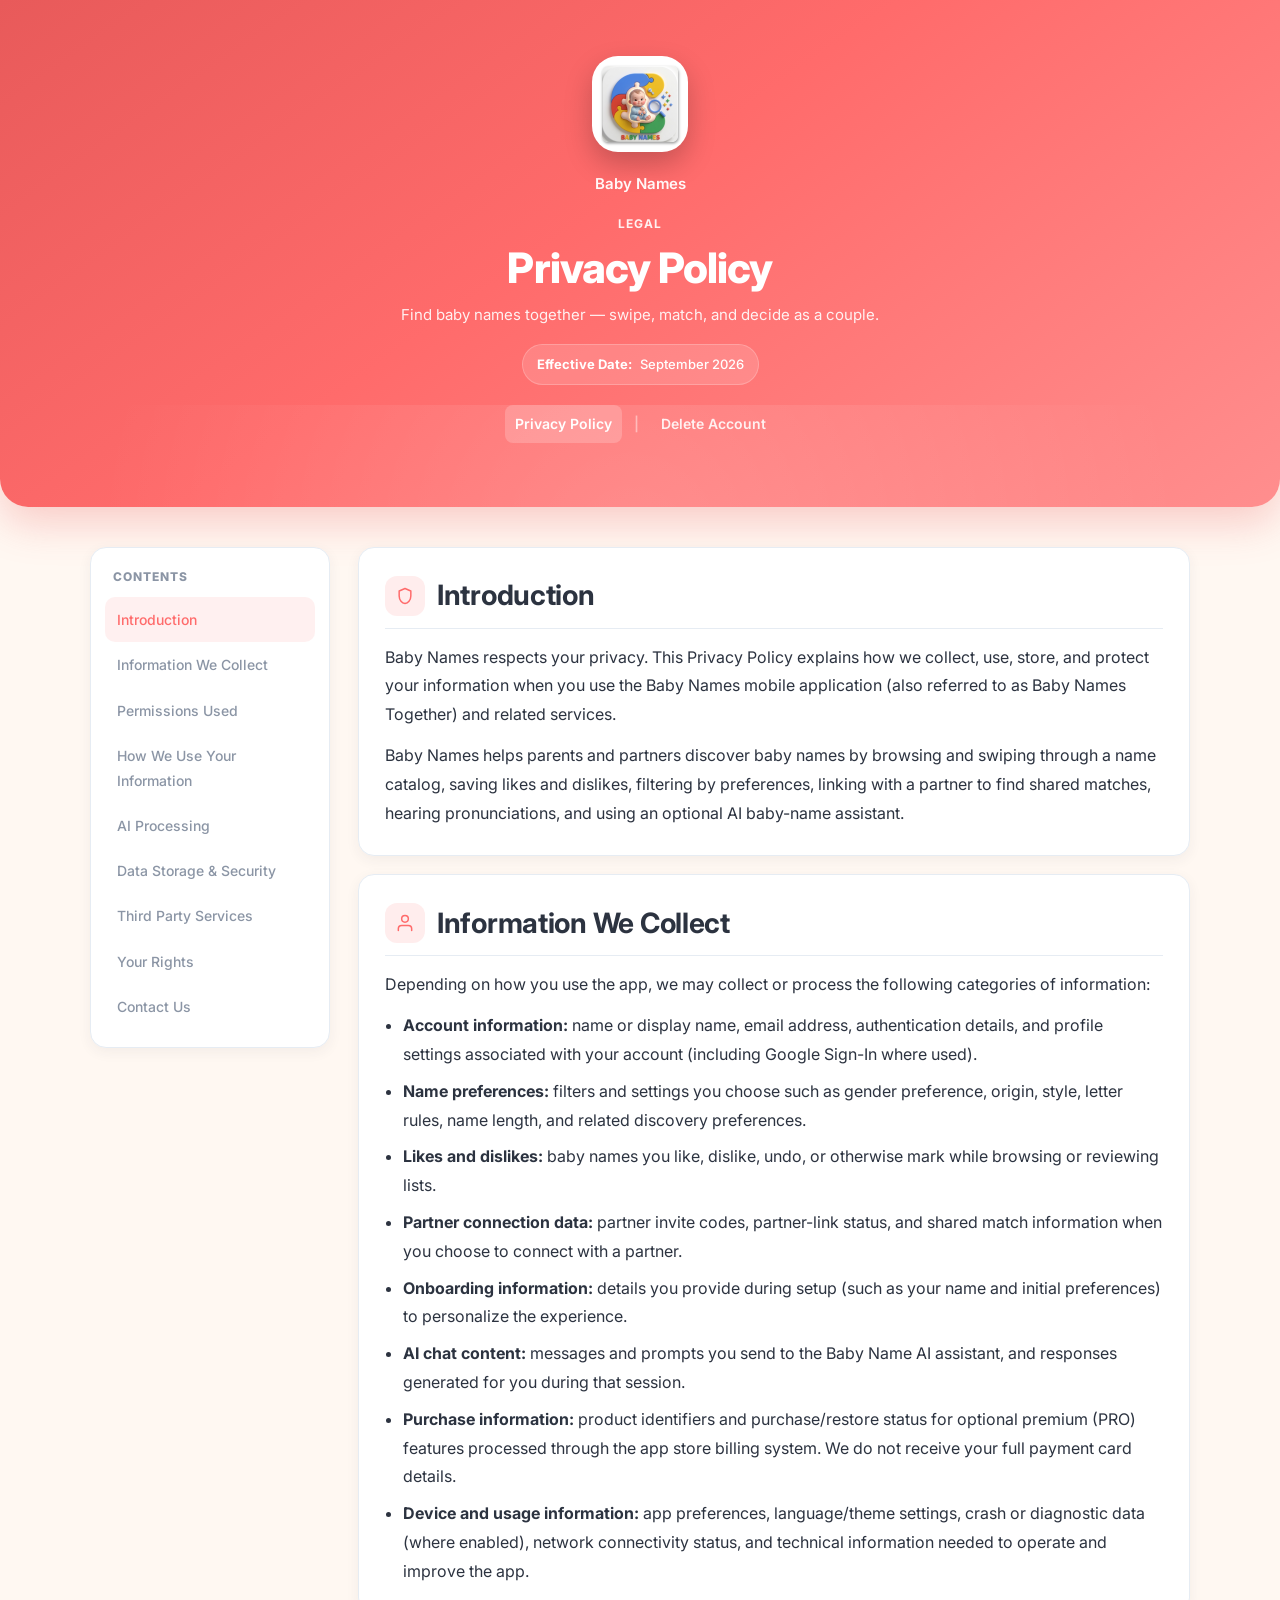
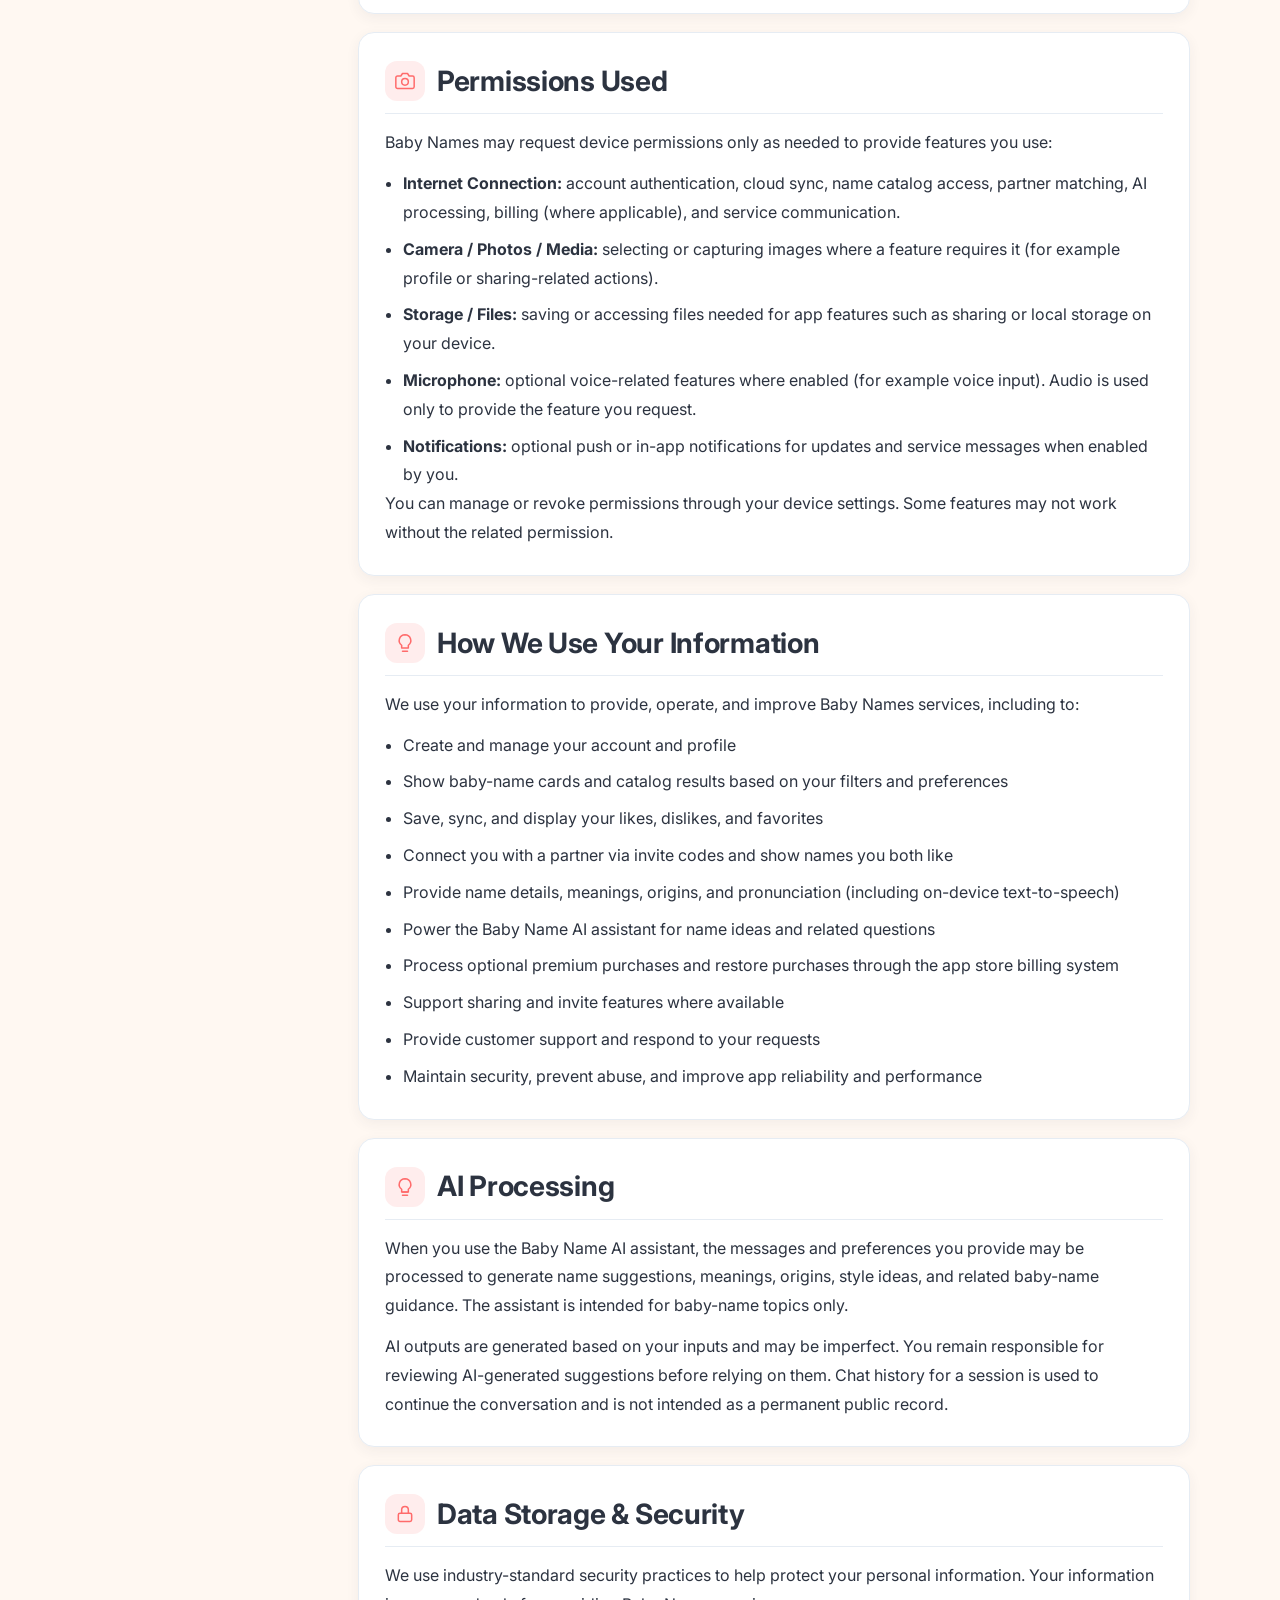
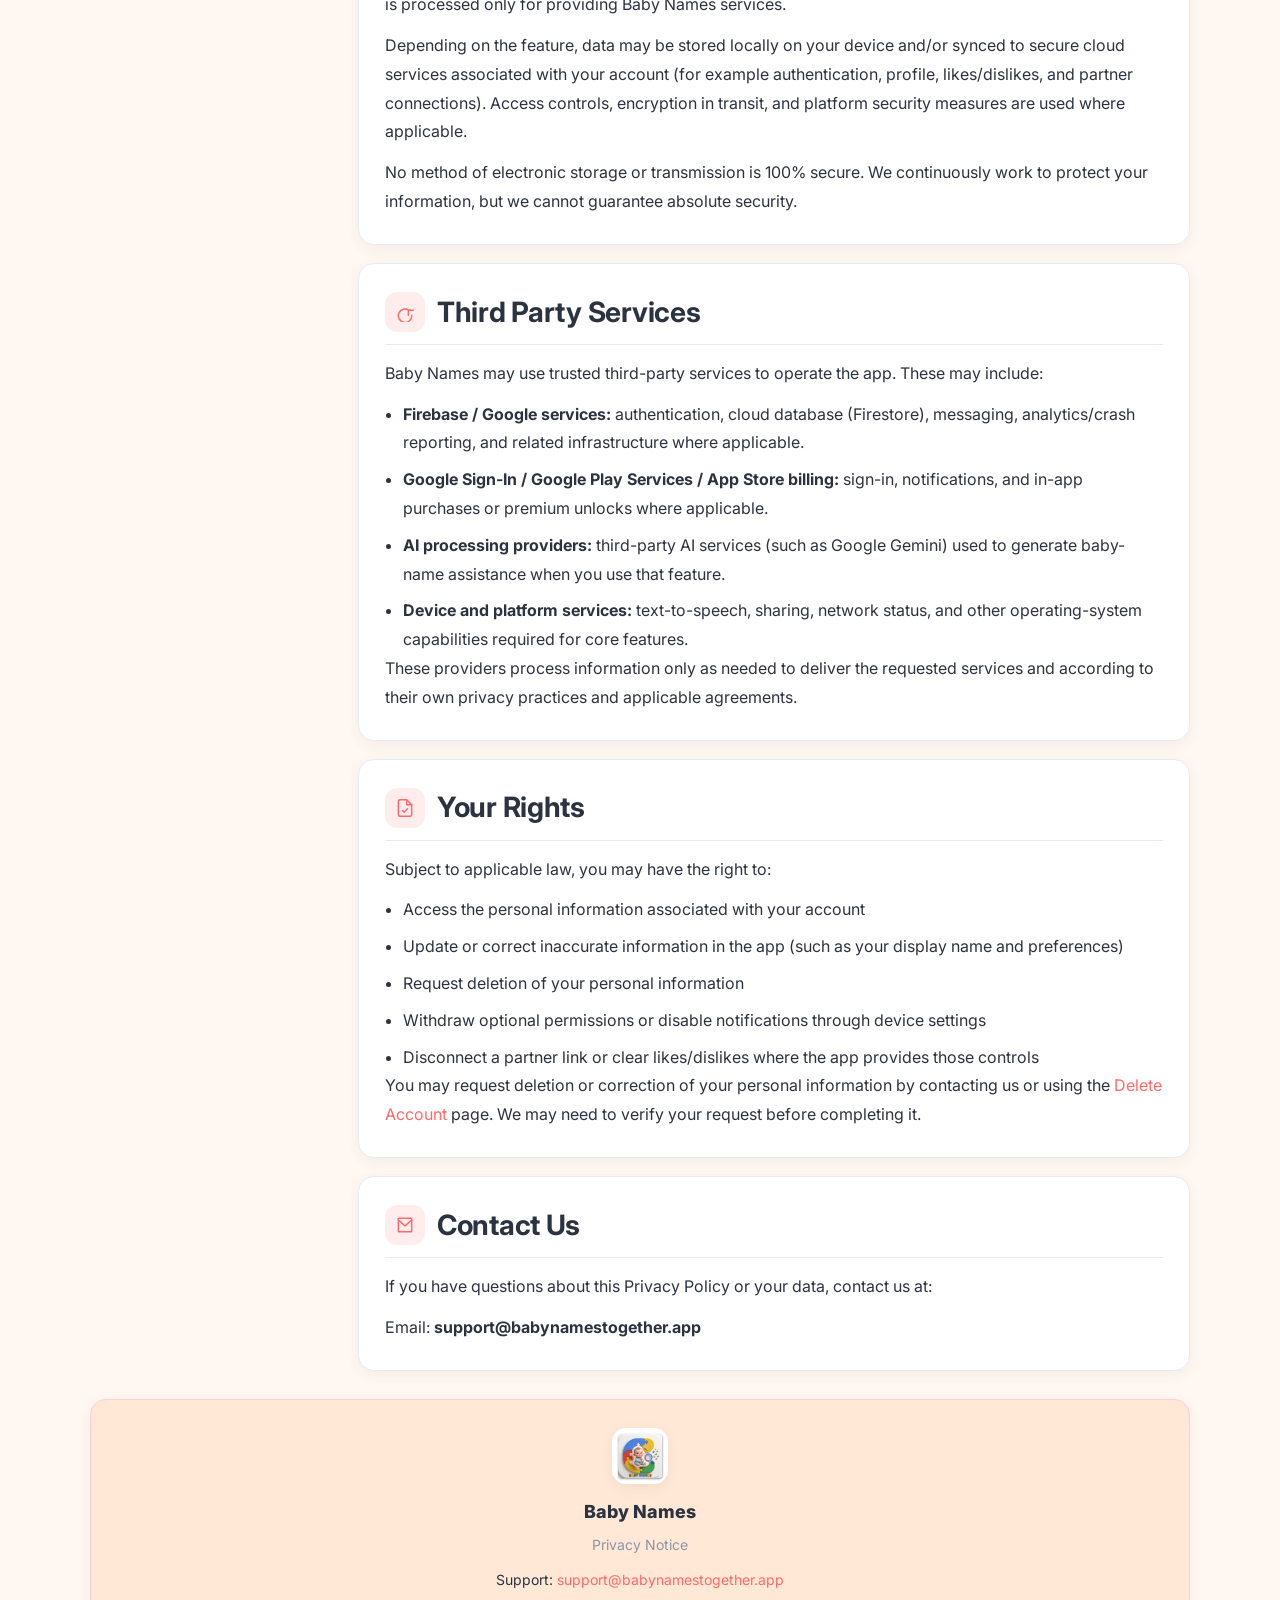
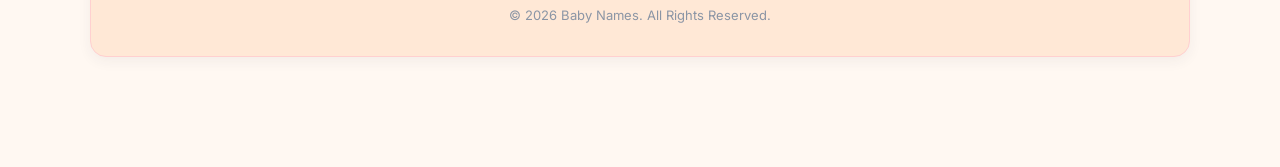
==== index.html @ ad20034f "first commit Co-authored-by: Cursor <cursoragent@cursor.com>" ====
<!DOCTYPE html>
<html lang="en">
<head>
<meta charset="UTF-8">
<meta name="viewport" content="width=device-width, initial-scale=1.0">
<title>Baby Names Privacy Policy</title>
<meta name="description" content="Privacy Policy for Baby Names — how we collect, use, store, and protect your information.">
<meta name="robots" content="index,follow">
<link rel="canonical" href="https://babynames-privacy-policy.github.io/">
<meta property="og:type" content="website">
<meta property="og:title" content="Baby Names Privacy Policy">
<meta property="og:description" content="Privacy Policy for Baby Names — how we collect, use, store, and protect your information.">
<meta property="og:image" content="assets/babynames-logo.png">
<meta name="twitter:card" content="summary">
<meta name="twitter:title" content="Baby Names Privacy Policy">
<meta name="twitter:description" content="Privacy Policy for Baby Names — how we collect, use, store, and protect your information.">
<meta name="twitter:image" content="assets/babynames-logo.png">
<link rel="icon" type="image/png" href="favicon.png">
<link rel="apple-touch-icon" href="assets/babynames-logo.png">
<link rel="preconnect" href="https://fonts.googleapis.com">
<link rel="preconnect" href="https://fonts.gstatic.com" crossorigin>
<link href="https://fonts.googleapis.com/css2?family=Inter:wght@400;500;600;700;800&display=swap" rel="stylesheet">
<style>
:root {
  --primary: #FF6B6B;
  --secondary: #E85A5A;
  --accent: #FF8E8E;
  --bg: #FFF8F2;
  --card: #FFFFFF;
  --text: #2C3340;
  --muted: #8B95A5;
  --border: #E6ECF3;
  --shadow: 0 10px 30px rgba(255, 107, 107, 0.1);
  --shadow-sm: 0 4px 14px rgba(44, 51, 64, 0.06);
  --radius: 16px;
  --max: 1100px;
  --hero-bottom: 28px;
}

*,
*::before,
*::after {
  box-sizing: border-box;
}

html {
  scroll-behavior: smooth;
  -webkit-text-size-adjust: 100%;
}

body {
  margin: 0;
  font-family: Inter, "Segoe UI", Roboto, Arial, sans-serif;
  background: var(--bg);
  color: var(--text);
  line-height: 1.8;
  font-size: 16px;
  overflow-x: hidden;
}

img {
  max-width: 100%;
  height: auto;
  display: block;
}

a {
  color: var(--primary);
  text-decoration: none;
}

a:hover {
  text-decoration: underline;
}

a:focus-visible,
button:focus-visible,
summary:focus-visible {
  outline: 3px solid rgba(255, 107, 107, 0.45);
  outline-offset: 3px;
}

.skip-link {
  position: absolute;
  left: -9999px;
  top: 0;
  background: var(--primary);
  color: #fff;
  padding: 10px 14px;
  z-index: 1000;
  border-radius: 0 0 8px 0;
}

.skip-link:focus {
  left: 0;
}

/* Hero */
.hero {
  background: linear-gradient(145deg, #E85A5A 0%, #FF6B6B 45%, #FF8E8E 100%);
  color: #fff;
  text-align: center;
  padding: 48px 20px 56px;
  border-bottom-left-radius: var(--hero-bottom);
  border-bottom-right-radius: var(--hero-bottom);
  box-shadow: 0 16px 40px rgba(232, 90, 90, 0.28);
  position: relative;
  overflow: hidden;
}

.hero::after {
  content: "";
  position: absolute;
  inset: auto -20% -40% -20%;
  height: 60%;
  background: radial-gradient(circle, rgba(255,255,255,0.14), transparent 60%);
  pointer-events: none;
}

.hero-inner {
  position: relative;
  z-index: 1;
  max-width: 720px;
  margin: 0 auto;
}

.brand-icon {
  width: 72px;
  height: 72px;
  margin: 0 auto 18px;
  border-radius: 20px;
  box-shadow: 0 12px 28px rgba(0, 0, 0, 0.22);
  background: #fff;
  object-fit: cover;
}

.hero-kicker {
  display: inline-block;
  font-size: 12px;
  font-weight: 700;
  letter-spacing: 0.08em;
  text-transform: uppercase;
  opacity: 0.9;
  margin-bottom: 8px;
}

.hero h1 {
  margin: 0 0 8px;
  font-size: 28px;
  line-height: 1.2;
  font-weight: 800;
  letter-spacing: -0.02em;
}

.hero .product-name {
  margin: 0 0 4px;
  font-size: 15px;
  font-weight: 600;
  opacity: 0.95;
}

.hero .tagline {
  margin: 0 0 16px;
  font-size: 15px;
  opacity: 0.9;
}

.hero .updated {
  display: inline-flex;
  align-items: center;
  gap: 8px;
  margin: 0;
  padding: 8px 14px;
  border-radius: 999px;
  background: rgba(255, 255, 255, 0.14);
  border: 1px solid rgba(255, 255, 255, 0.22);
  font-size: 13px;
  font-weight: 500;
}

/* Site navigation */
.site-nav {
  display: flex;
  flex-wrap: wrap;
  align-items: center;
  justify-content: center;
  gap: 8px 12px;
  margin-top: 20px;
  font-size: 14px;
  font-weight: 600;
}

.site-nav a {
  color: rgba(255, 255, 255, 0.88);
  text-decoration: none;
  padding: 6px 10px;
  border-radius: 8px;
  transition: background 0.2s ease, color 0.2s ease;
}

.site-nav a:hover {
  color: #fff;
  background: rgba(255, 255, 255, 0.14);
  text-decoration: none;
}

.site-nav a[aria-current="page"] {
  color: #fff;
  background: rgba(255, 255, 255, 0.2);
}

.site-nav .nav-sep {
  color: rgba(255, 255, 255, 0.45);
  user-select: none;
}

/* Layout */
.page {
  max-width: var(--max);
  margin: 0 auto;
  padding: 28px 16px 80px;
}

.layout {
  display: grid;
  gap: 20px;
}

/* Mobile TOC */
.toc-mobile {
  background: var(--card);
  border: 1px solid var(--border);
  border-radius: var(--radius);
  box-shadow: var(--shadow-sm);
  overflow: hidden;
}

.toc-mobile summary {
  list-style: none;
  cursor: pointer;
  padding: 16px 18px;
  font-weight: 700;
  color: var(--text);
  display: flex;
  align-items: center;
  justify-content: space-between;
  gap: 12px;
  min-height: 48px;
}

.toc-mobile summary::-webkit-details-marker {
  display: none;
}

.toc-mobile summary::after {
  content: "";
  width: 10px;
  height: 10px;
  border-right: 2px solid var(--muted);
  border-bottom: 2px solid var(--muted);
  transform: rotate(45deg);
  transition: transform 0.2s ease;
}

.toc-mobile[open] summary::after {
  transform: rotate(-135deg);
  margin-top: 6px;
}

.toc-mobile nav {
  border-top: 1px solid var(--border);
  padding: 8px;
}

.toc-desktop {
  display: none;
}

.toc a {
  display: block;
  padding: 10px 12px;
  border-radius: 10px;
  color: var(--muted);
  font-size: 14px;
  font-weight: 500;
  text-decoration: none;
  transition: background 0.2s ease, color 0.2s ease;
}

.toc a:hover,
.toc a.active {
  background: rgba(255, 107, 107, 0.1);
  color: var(--primary);
  text-decoration: none;
}

/* Content cards */
.content {
  display: grid;
  gap: 18px;
}

.card {
  background: var(--card);
  border: 1px solid var(--border);
  border-radius: var(--radius);
  box-shadow: var(--shadow-sm);
  padding: 22px 20px;
  transition: transform 0.2s ease, box-shadow 0.2s ease;
  animation: fadeIn 0.55s ease both;
}

.card:hover {
  transform: translateY(-2px);
  box-shadow: var(--shadow);
}

.card-head {
  display: flex;
  align-items: center;
  gap: 12px;
  margin-bottom: 12px;
}

.card-icon {
  width: 40px;
  height: 40px;
  border-radius: 12px;
  background: rgba(255, 107, 107, 0.12);
  color: var(--primary);
  display: inline-flex;
  align-items: center;
  justify-content: center;
  flex-shrink: 0;
}

.card-icon svg {
  width: 20px;
  height: 20px;
  fill: none;
  stroke: currentColor;
  stroke-width: 1.8;
  stroke-linecap: round;
  stroke-linejoin: round;
}

.card h2 {
  margin: 0;
  font-size: 20px;
  line-height: 1.3;
  font-weight: 700;
  letter-spacing: -0.01em;
  color: var(--text);
}

.divider {
  height: 1px;
  background: var(--border);
  margin: 0 0 14px;
}

.card p,
.card li {
  color: var(--text);
  font-size: 16px;
}

.card p {
  margin: 0 0 12px;
}

.card p:last-child {
  margin-bottom: 0;
}

.card ul {
  margin: 0;
  padding-left: 1.15rem;
}

.card li {
  margin-bottom: 8px;
}

.card li:last-child {
  margin-bottom: 0;
}

.card b,
.card strong {
  font-weight: 700;
}

/* Footer */
.site-footer {
  margin-top: 28px;
  background: #FFE8D6;
  border: 1px solid #FFD0D0;
  border-radius: var(--radius);
  padding: 28px 20px;
  text-align: center;
  box-shadow: var(--shadow-sm);
}

.site-footer .footer-icon {
  width: 56px;
  height: 56px;
  margin: 0 auto 12px;
  border-radius: 14px;
  box-shadow: var(--shadow-sm);
  background: #fff;
  object-fit: cover;
}

.site-footer .footer-brand {
  margin: 0 0 4px;
  font-size: 18px;
  font-weight: 800;
  color: var(--text);
}

.site-footer .footer-note {
  margin: 0 0 10px;
  color: var(--muted);
  font-size: 14px;
}

.site-footer .footer-email {
  margin: 0 0 12px;
  font-size: 14px;
}

.site-footer .footer-copy {
  margin: 0;
  font-size: 13px;
  color: var(--muted);
}

/* Back to top */
.back-top {
  position: fixed;
  right: 16px;
  bottom: 16px;
  width: 48px;
  height: 48px;
  border: none;
  border-radius: 999px;
  background: linear-gradient(145deg, var(--primary), var(--secondary));
  color: #fff;
  box-shadow: 0 10px 24px rgba(255, 107, 107, 0.35);
  cursor: pointer;
  display: inline-flex;
  align-items: center;
  justify-content: center;
  opacity: 0;
  visibility: hidden;
  transform: translateY(8px);
  transition: opacity 0.2s ease, transform 0.2s ease, visibility 0.2s ease;
  z-index: 50;
}

.back-top.visible {
  opacity: 1;
  visibility: visible;
  transform: translateY(0);
}

.back-top:hover {
  transform: translateY(-2px);
}

.back-top svg {
  width: 20px;
  height: 20px;
  stroke: currentColor;
  fill: none;
  stroke-width: 2.2;
  stroke-linecap: round;
  stroke-linejoin: round;
}

@keyframes fadeIn {
  from {
    opacity: 0;
    transform: translateY(10px);
  }
  to {
    opacity: 1;
    transform: translateY(0);
  }
}

@media (min-width: 640px) {
  body {
    font-size: 17px;
  }

  .brand-icon {
    width: 88px;
    height: 88px;
    border-radius: 24px;
  }

  .hero {
    padding: 56px 24px 64px;
  }

  .hero h1 {
    font-size: 34px;
  }

  .card h2 {
    font-size: 24px;
  }

  .page {
    padding: 36px 24px 96px;
  }
}

@media (min-width: 960px) {
  .brand-icon {
    width: 96px;
    height: 96px;
    border-radius: 26px;
  }

  .hero h1 {
    font-size: 42px;
  }

  .card h2 {
    font-size: 28px;
  }

  .page {
    padding: 40px 28px 110px;
  }

  .layout {
    grid-template-columns: 240px minmax(0, 1fr);
    gap: 28px;
    align-items: start;
  }

  .toc-mobile {
    display: none;
  }

  .toc-desktop {
    display: block;
    position: sticky;
    top: 24px;
    background: var(--card);
    border: 1px solid var(--border);
    border-radius: var(--radius);
    box-shadow: var(--shadow-sm);
    padding: 18px 14px;
  }

  .toc-desktop .toc-title {
    margin: 0 8px 10px;
    font-size: 12px;
    font-weight: 800;
    letter-spacing: 0.08em;
    text-transform: uppercase;
    color: var(--muted);
  }

  .card {
    padding: 28px 26px;
  }
}

@media (min-width: 1200px) {
  .page {
    padding-left: 0;
    padding-right: 0;
  }
}

@media (prefers-reduced-motion: reduce) {
  html {
    scroll-behavior: auto;
  }

  .card,
  .back-top {
    animation: none;
    transition: none;
  }
}
</style>
</head>

<body>
<a class="skip-link" href="#main">Skip to content</a>

<header class="hero" role="banner">
  <div class="hero-inner">
    <img
      class="brand-icon"
      src="assets/babynames-logo.png"
      width="96"
      height="96"
      alt="Baby Names App Icon"
    >
    <p class="product-name">Baby Names</p>
    <p class="hero-kicker">Legal</p>
    <h1>Privacy Policy</h1>
    <p class="tagline">Find baby names together — swipe, match, and decide as a couple.</p>
    <p class="updated"><strong>Effective Date:</strong> September 2026</p>
    <nav class="site-nav" aria-label="Site">
      <a href="index.html" aria-current="page">Privacy Policy</a>
      <span class="nav-sep" aria-hidden="true">|</span>
      <a href="delete-account.html">Delete Account</a>
    </nav>
  </div>
</header>

<div class="page">
  <div class="layout">
    <aside aria-label="Table of contents">
      <details class="toc-mobile">
        <summary>On this page</summary>
        <nav class="toc" aria-label="Privacy policy sections">
          <a href="#introduction">Introduction</a>
          <a href="#information-we-collect">Information We Collect</a>
          <a href="#permissions-used">Permissions Used</a>
          <a href="#how-we-use-your-information">How We Use Your Information</a>
          <a href="#ai-processing">AI Processing</a>
          <a href="#data-storage-security">Data Storage &amp; Security</a>
          <a href="#third-party-services">Third Party Services</a>
          <a href="#your-rights">Your Rights</a>
          <a href="#contact-us">Contact Us</a>
        </nav>
      </details>

      <nav class="toc toc-desktop" aria-label="Privacy policy sections">
        <p class="toc-title">Contents</p>
        <a href="#introduction">Introduction</a>
        <a href="#information-we-collect">Information We Collect</a>
        <a href="#permissions-used">Permissions Used</a>
        <a href="#how-we-use-your-information">How We Use Your Information</a>
        <a href="#ai-processing">AI Processing</a>
        <a href="#data-storage-security">Data Storage &amp; Security</a>
        <a href="#third-party-services">Third Party Services</a>
        <a href="#your-rights">Your Rights</a>
        <a href="#contact-us">Contact Us</a>
      </nav>
    </aside>

    <main id="main" class="content">

<section class="card" id="introduction">
  <div class="card-head">
    <span class="card-icon" aria-hidden="true">
      <svg viewBox="0 0 24 24"><path d="M12 3l7 3v6c0 5-3.5 8.5-7 9-3.5-.5-7-4-7-9V6l7-3z"/></svg>
    </span>
    <h2>Introduction</h2>
  </div>
  <div class="divider"></div>
  <p>
Baby Names respects your privacy.
This Privacy Policy explains how we collect, use, store, and protect your information when you use the Baby Names mobile application (also referred to as Baby Names Together) and related services.
</p>
  <p>
Baby Names helps parents and partners discover baby names by browsing and swiping through a name catalog, saving likes and dislikes, filtering by preferences, linking with a partner to find shared matches, hearing pronunciations, and using an optional AI baby-name assistant.
</p>
</section>

<section class="card" id="information-we-collect">
  <div class="card-head">
    <span class="card-icon" aria-hidden="true">
      <svg viewBox="0 0 24 24"><path d="M20 21v-2a4 4 0 0 0-4-4H8a4 4 0 0 0-4 4v2"/><circle cx="12" cy="7" r="4"/></svg>
    </span>
    <h2>Information We Collect</h2>
  </div>
  <div class="divider"></div>
  <p>Depending on how you use the app, we may collect or process the following categories of information:</p>
  <ul>
<li><strong>Account information:</strong> name or display name, email address, authentication details, and profile settings associated with your account (including Google Sign-In where used).</li>
<li><strong>Name preferences:</strong> filters and settings you choose such as gender preference, origin, style, letter rules, name length, and related discovery preferences.</li>
<li><strong>Likes and dislikes:</strong> baby names you like, dislike, undo, or otherwise mark while browsing or reviewing lists.</li>
<li><strong>Partner connection data:</strong> partner invite codes, partner-link status, and shared match information when you choose to connect with a partner.</li>
<li><strong>Onboarding information:</strong> details you provide during setup (such as your name and initial preferences) to personalize the experience.</li>
<li><strong>AI chat content:</strong> messages and prompts you send to the Baby Name AI assistant, and responses generated for you during that session.</li>
<li><strong>Purchase information:</strong> product identifiers and purchase/restore status for optional premium (PRO) features processed through the app store billing system. We do not receive your full payment card details.</li>
<li><strong>Device and usage information:</strong> app preferences, language/theme settings, crash or diagnostic data (where enabled), network connectivity status, and technical information needed to operate and improve the app.</li>
</ul>
</section>

<section class="card" id="permissions-used">
  <div class="card-head">
    <span class="card-icon" aria-hidden="true">
      <svg viewBox="0 0 24 24"><path d="M23 19a2 2 0 0 1-2 2H3a2 2 0 0 1-2-2V8a2 2 0 0 1 2-2h4l2-3h6l2 3h4a2 2 0 0 1 2 2z"/><circle cx="12" cy="13" r="4"/></svg>
    </span>
    <h2>Permissions Used</h2>
  </div>
  <div class="divider"></div>
  <p>Baby Names may request device permissions only as needed to provide features you use:</p>
  <ul>
<li><strong>Internet Connection:</strong> account authentication, cloud sync, name catalog access, partner matching, AI processing, billing (where applicable), and service communication.</li>
<li><strong>Camera / Photos / Media:</strong> selecting or capturing images where a feature requires it (for example profile or sharing-related actions).</li>
<li><strong>Storage / Files:</strong> saving or accessing files needed for app features such as sharing or local storage on your device.</li>
<li><strong>Microphone:</strong> optional voice-related features where enabled (for example voice input). Audio is used only to provide the feature you request.</li>
<li><strong>Notifications:</strong> optional push or in-app notifications for updates and service messages when enabled by you.</li>
</ul>
  <p>You can manage or revoke permissions through your device settings. Some features may not work without the related permission.</p>
</section>

<section class="card" id="how-we-use-your-information">
  <div class="card-head">
    <span class="card-icon" aria-hidden="true">
      <svg viewBox="0 0 24 24"><path d="M12 2a7 7 0 0 0-4 12.7V18h8v-3.3A7 7 0 0 0 12 2z"/><path d="M9 22h6"/></svg>
    </span>
    <h2>How We Use Your Information</h2>
  </div>
  <div class="divider"></div>
  <p>We use your information to provide, operate, and improve Baby Names services, including to:</p>
  <ul>
<li>Create and manage your account and profile</li>
<li>Show baby-name cards and catalog results based on your filters and preferences</li>
<li>Save, sync, and display your likes, dislikes, and favorites</li>
<li>Connect you with a partner via invite codes and show names you both like</li>
<li>Provide name details, meanings, origins, and pronunciation (including on-device text-to-speech)</li>
<li>Power the Baby Name AI assistant for name ideas and related questions</li>
<li>Process optional premium purchases and restore purchases through the app store billing system</li>
<li>Support sharing and invite features where available</li>
<li>Provide customer support and respond to your requests</li>
<li>Maintain security, prevent abuse, and improve app reliability and performance</li>
</ul>
</section>

<section class="card" id="ai-processing">
  <div class="card-head">
    <span class="card-icon" aria-hidden="true">
      <svg viewBox="0 0 24 24"><path d="M12 2a7 7 0 0 0-4 12.7V18h8v-3.3A7 7 0 0 0 12 2z"/><path d="M9 22h6"/><path d="M9 18h6"/></svg>
    </span>
    <h2>AI Processing</h2>
  </div>
  <div class="divider"></div>
  <p>
When you use the Baby Name AI assistant, the messages and preferences you provide may be processed to generate name suggestions, meanings, origins, style ideas, and related baby-name guidance. The assistant is intended for baby-name topics only.
</p>
  <p>
AI outputs are generated based on your inputs and may be imperfect. You remain responsible for reviewing AI-generated suggestions before relying on them. Chat history for a session is used to continue the conversation and is not intended as a permanent public record.
</p>
</section>

<section class="card" id="data-storage-security">
  <div class="card-head">
    <span class="card-icon" aria-hidden="true">
      <svg viewBox="0 0 24 24"><rect x="4" y="11" width="16" height="10" rx="2"/><path d="M8 11V7a4 4 0 0 1 8 0v4"/></svg>
    </span>
    <h2>Data Storage &amp; Security</h2>
  </div>
  <div class="divider"></div>
  <p>
We use industry-standard security practices to help protect your personal information. Your information is processed only for providing Baby Names services.
</p>
  <p>
Depending on the feature, data may be stored locally on your device and/or synced to secure cloud services associated with your account (for example authentication, profile, likes/dislikes, and partner connections). Access controls, encryption in transit, and platform security measures are used where applicable.
</p>
  <p>
No method of electronic storage or transmission is 100% secure. We continuously work to protect your information, but we cannot guarantee absolute security.
</p>
</section>

<section class="card" id="third-party-services">
  <div class="card-head">
    <span class="card-icon" aria-hidden="true">
      <svg viewBox="0 0 24 24"><path d="M18 10h-1.3A8 8 0 1 0 20 16"/><path d="M22 10h-6v6"/></svg>
    </span>
    <h2>Third Party Services</h2>
  </div>
  <div class="divider"></div>
  <p>
Baby Names may use trusted third-party services to operate the app. These may include:
</p>
  <ul>
<li><strong>Firebase / Google services:</strong> authentication, cloud database (Firestore), messaging, analytics/crash reporting, and related infrastructure where applicable.</li>
<li><strong>Google Sign-In / Google Play Services / App Store billing:</strong> sign-in, notifications, and in-app purchases or premium unlocks where applicable.</li>
<li><strong>AI processing providers:</strong> third-party AI services (such as Google Gemini) used to generate baby-name assistance when you use that feature.</li>
<li><strong>Device and platform services:</strong> text-to-speech, sharing, network status, and other operating-system capabilities required for core features.</li>
</ul>
  <p>
These providers process information only as needed to deliver the requested services and according to their own privacy practices and applicable agreements.
</p>
</section>

<section class="card" id="your-rights">
  <div class="card-head">
    <span class="card-icon" aria-hidden="true">
      <svg viewBox="0 0 24 24"><path d="M14 2H6a2 2 0 0 0-2 2v16a2 2 0 0 0 2 2h12a2 2 0 0 0 2-2V8z"/><path d="M14 2v6h6"/><path d="M9 15l2 2 4-4"/></svg>
    </span>
    <h2>Your Rights</h2>
  </div>
  <div class="divider"></div>
  <p>Subject to applicable law, you may have the right to:</p>
  <ul>
<li>Access the personal information associated with your account</li>
<li>Update or correct inaccurate information in the app (such as your display name and preferences)</li>
<li>Request deletion of your personal information</li>
<li>Withdraw optional permissions or disable notifications through device settings</li>
<li>Disconnect a partner link or clear likes/dislikes where the app provides those controls</li>
</ul>
  <p>
You may request deletion or correction of your personal information by contacting us or using the <a href="delete-account.html">Delete Account</a> page. We may need to verify your request before completing it.
</p>
</section>

<section class="card" id="contact-us">
  <div class="card-head">
    <span class="card-icon" aria-hidden="true">
      <svg viewBox="0 0 24 24"><path d="M4 4h16v16H4z"/><path d="M4 6l8 7 8-7"/></svg>
    </span>
    <h2>Contact Us</h2>
  </div>
  <div class="divider"></div>
  <p>
If you have questions about this Privacy Policy or your data, contact us at:
</p>
  <p>
Email:
<b>support@babynamestogether.app</b>
</p>
</section>

    </main>
  </div>

  <footer class="site-footer">
    <img
      class="footer-icon"
      src="assets/babynames-logo.png"
      width="56"
      height="56"
      alt="Baby Names App Icon"
    >
    <p class="footer-brand">Baby Names</p>
    <p class="footer-note">Privacy Notice</p>
    <p class="footer-email">
      Support:
      <a href="mailto:support@babynamestogether.app">support@babynamestogether.app</a>
    </p>
    <p class="footer-copy">© 2026 Baby Names. All Rights Reserved.</p>
  </footer>
</div>

<button class="back-top" type="button" aria-label="Back to top" title="Back to top">
  <svg viewBox="0 0 24 24" aria-hidden="true"><path d="M12 19V5"/><path d="M5 12l7-7 7 7"/></svg>
</button>

<script>
(function () {
  var backTop = document.querySelector('.back-top');
  var links = Array.prototype.slice.call(document.querySelectorAll('.toc a'));
  var sections = links
    .map(function (link) {
      var id = link.getAttribute('href');
      return id ? document.querySelector(id) : null;
    })
    .filter(Boolean);

  function onScroll() {
    if (!backTop) return;
    if (window.scrollY > 420) {
      backTop.classList.add('visible');
    } else {
      backTop.classList.remove('visible');
    }

    var current = sections[0];
    var offset = 120;
    for (var i = 0; i < sections.length; i++) {
      if (sections[i].getBoundingClientRect().top - offset <= 0) {
        current = sections[i];
      }
    }

    links.forEach(function (link) {
      var active = current && link.getAttribute('href') === '#' + current.id;
      link.classList.toggle('active', !!active);
      if (active) {
        link.setAttribute('aria-current', 'true');
      } else {
        link.removeAttribute('aria-current');
      }
    });
  }

  if (backTop) {
    backTop.addEventListener('click', function () {
      window.scrollTo({ top: 0, behavior: 'smooth' });
    });
  }

  window.addEventListener('scroll', onScroll, { passive: true });
  onScroll();
})();
</script>
</body>
</html>
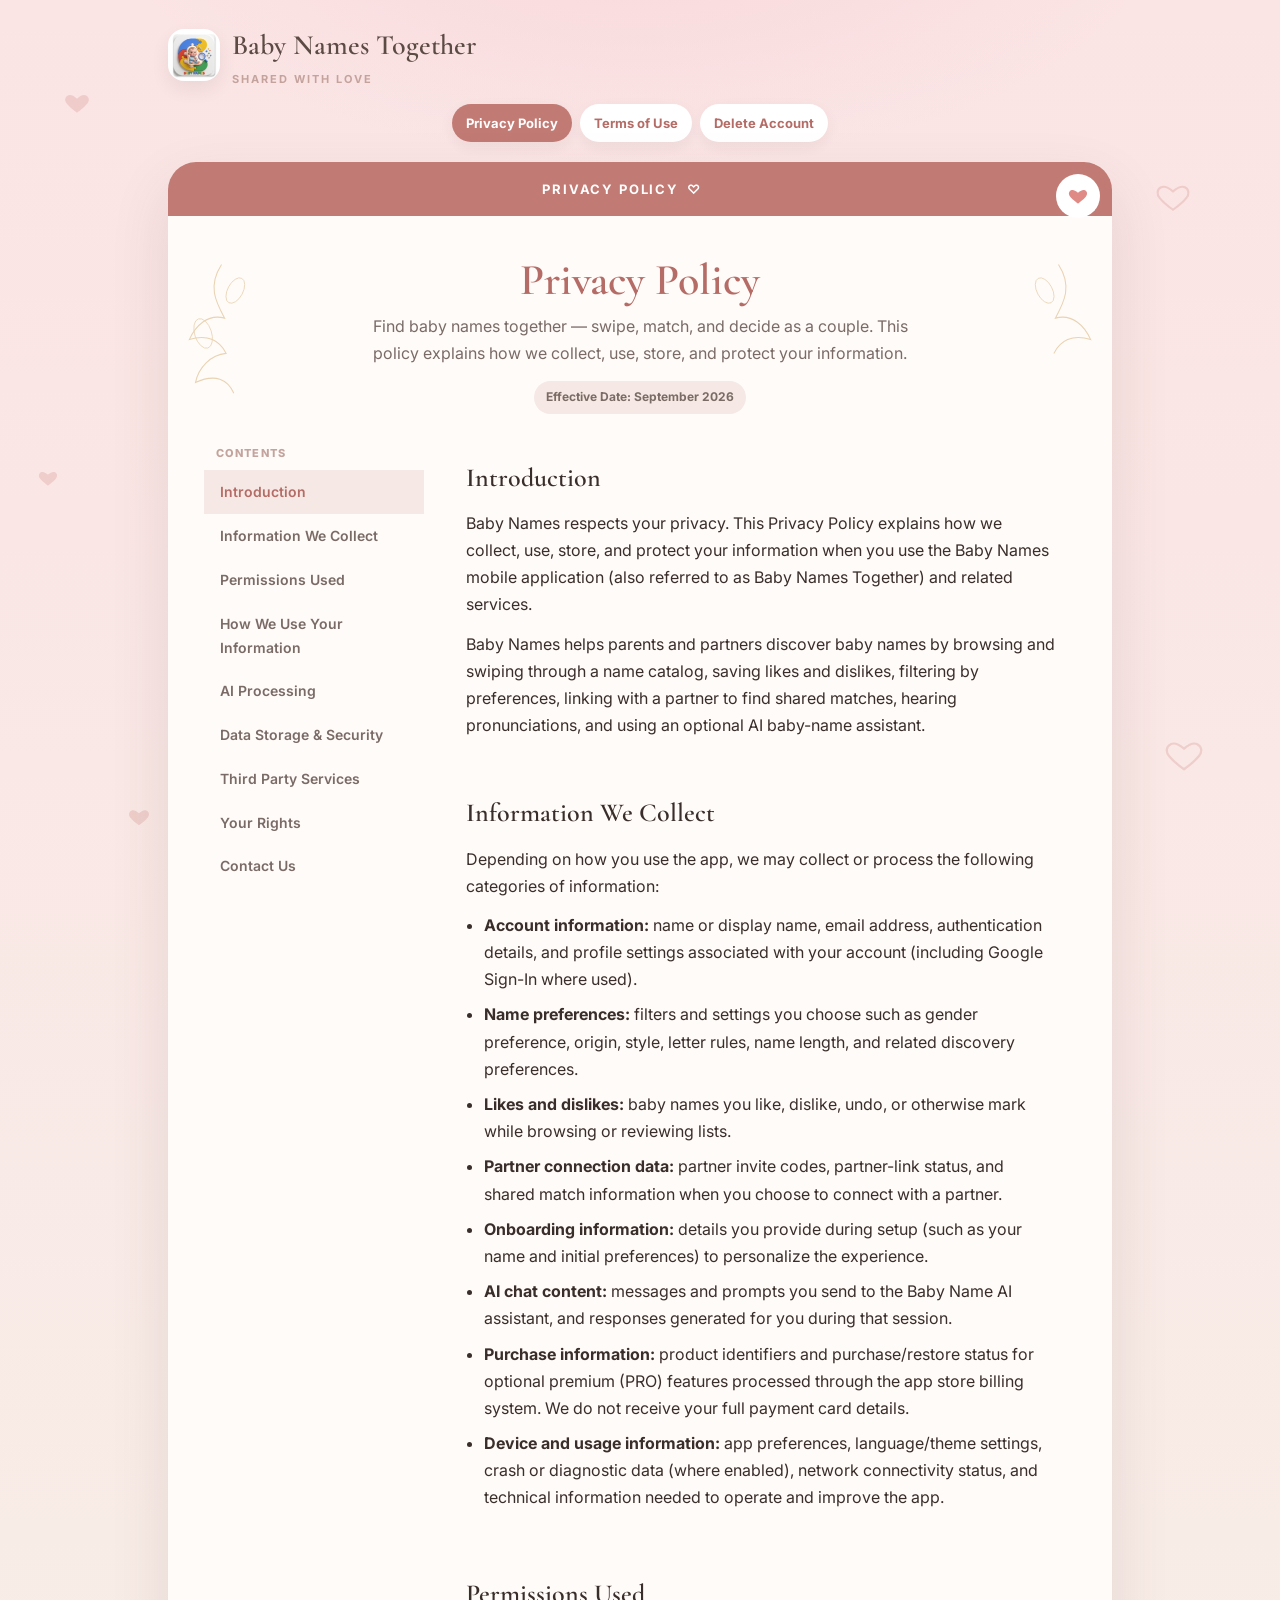
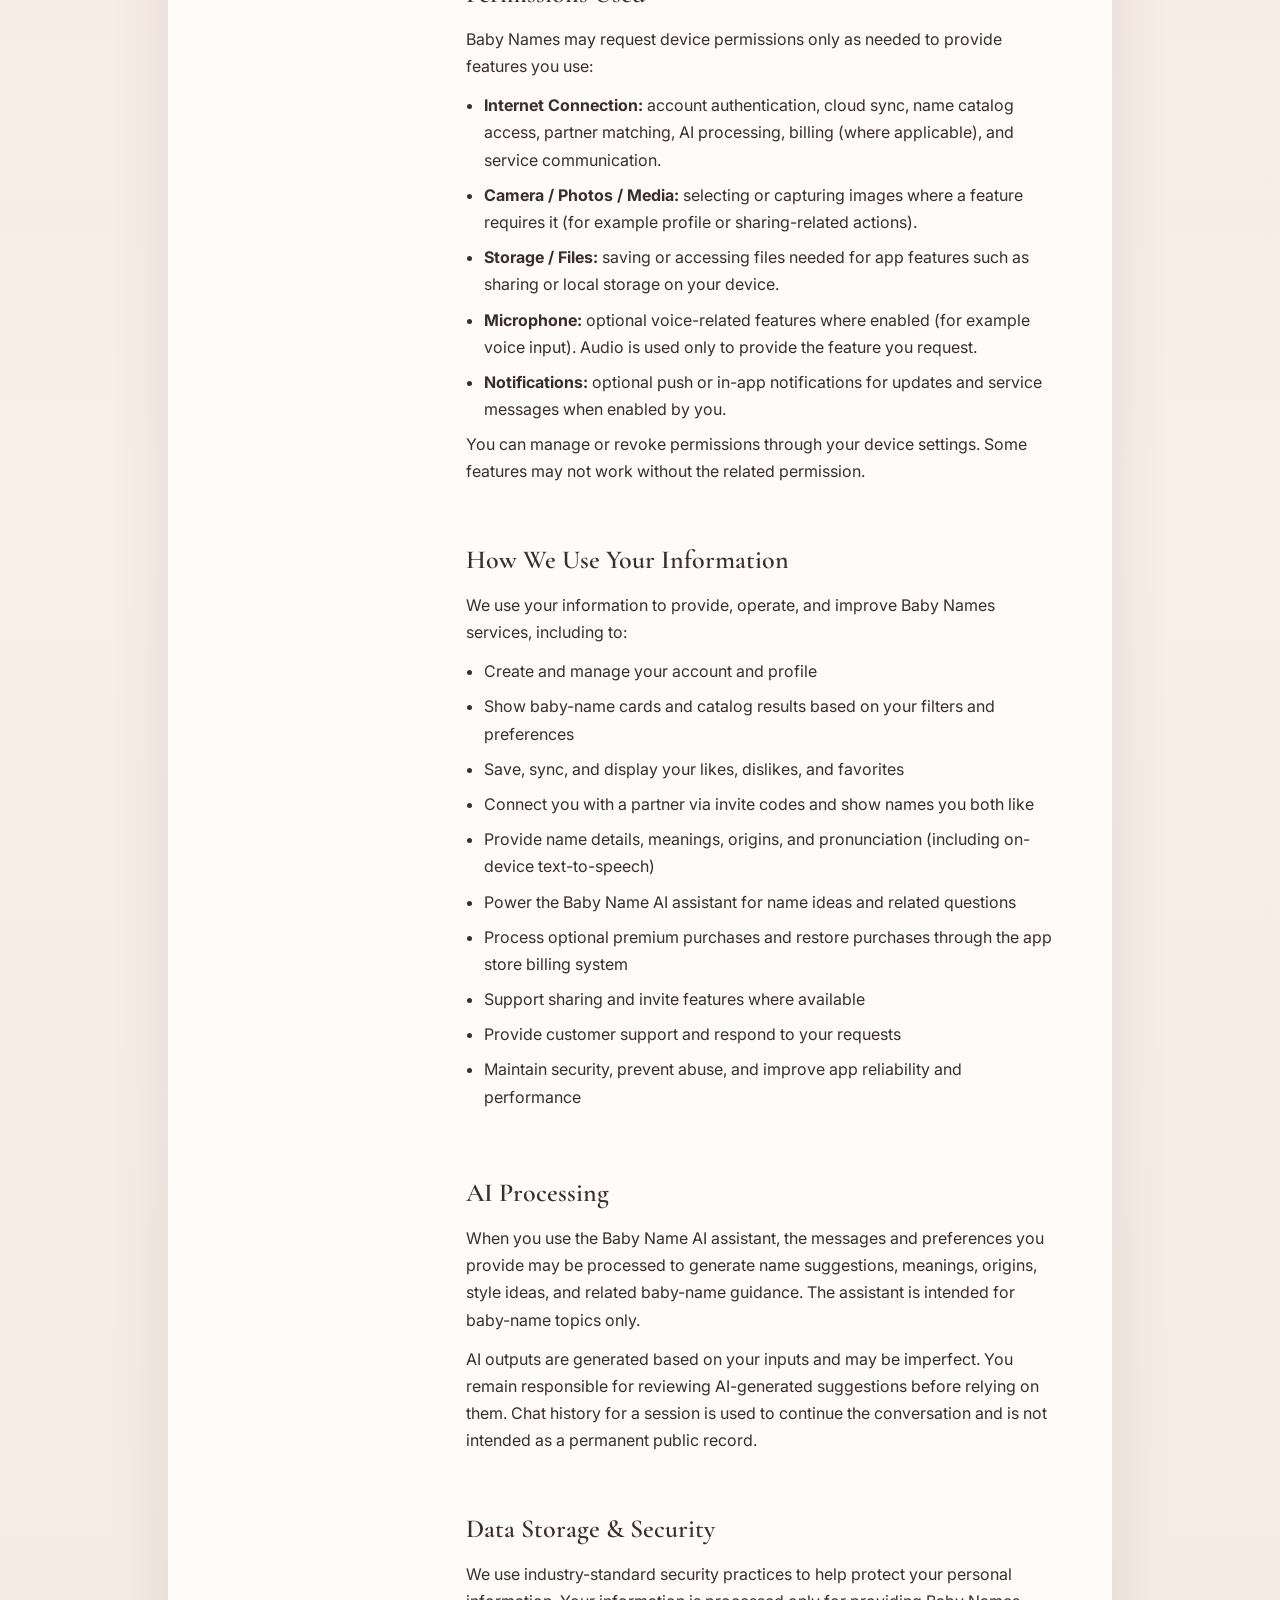
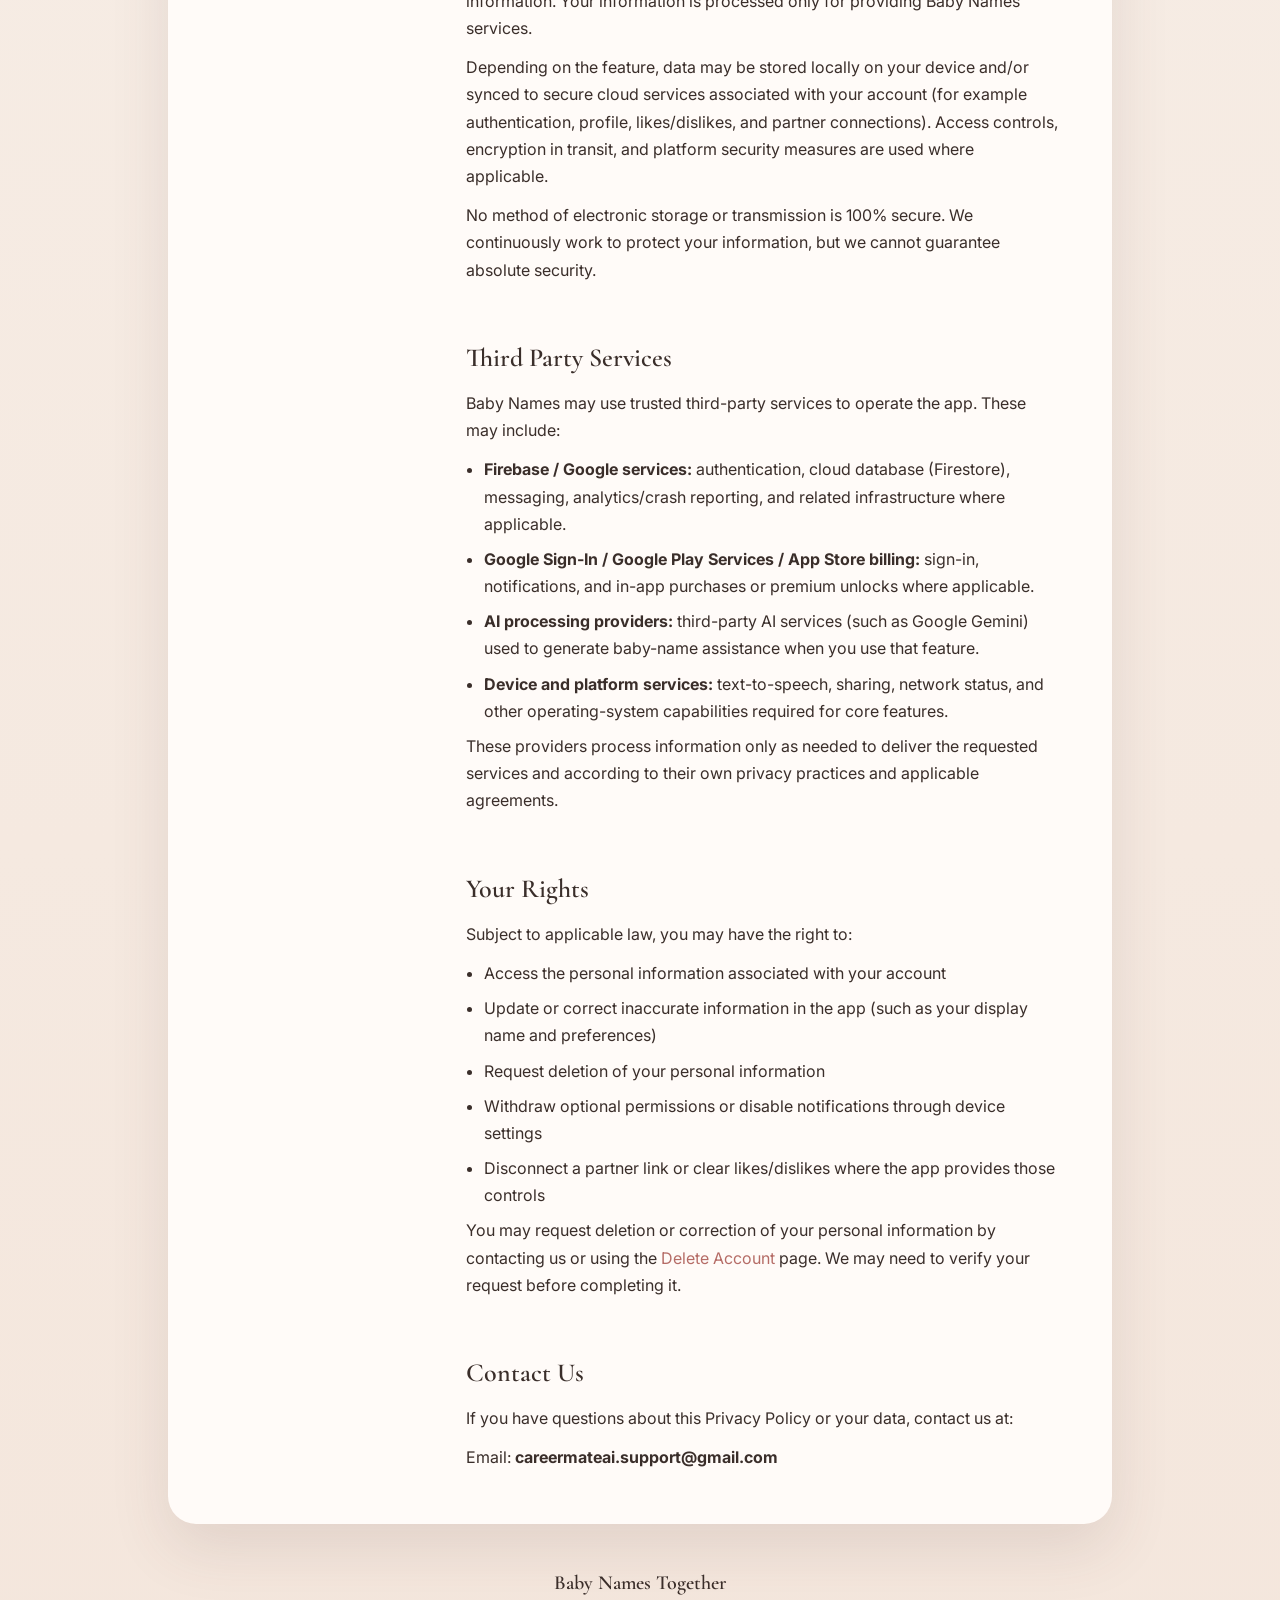
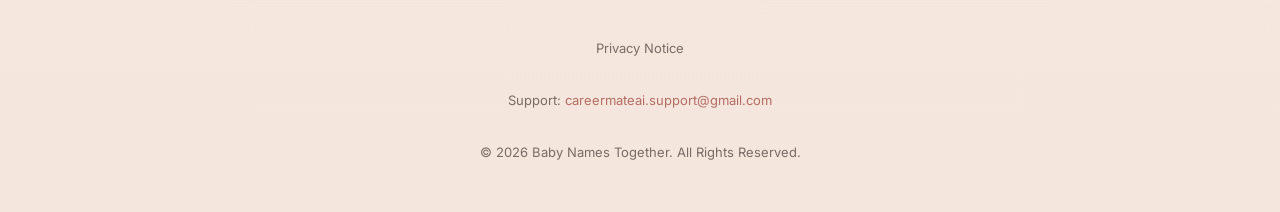
==== commit b642dadc: "Update delete-account.html and index.html: Revise titles and descriptions to reflect the new brandin" ====
--- a/index.html
+++ b/index.html
@@ -2,628 +2,81 @@
 <html lang="en">
 <head>
 <meta charset="UTF-8">
-<meta name="viewport" content="width=device-width, initial-scale=1.0">
-<title>Baby Names Privacy Policy</title>
-<meta name="description" content="Privacy Policy for Baby Names — how we collect, use, store, and protect your information.">
+<meta name="viewport" content="width=device-width, initial-scale=1.0, viewport-fit=cover">
+<title>Baby Names Together — Privacy Policy</title>
+<meta name="description" content="Privacy Policy for Baby Names Together — how we collect, use, store, and protect your information.">
 <meta name="robots" content="index,follow">
-<link rel="canonical" href="https://babynames-privacy-policy.github.io/">
+<meta name="theme-color" content="#C17B74">
+<link rel="canonical" href="https://amalraj7980.github.io/BabyNames-Privacy-Policy/index.html">
 <meta property="og:type" content="website">
-<meta property="og:title" content="Baby Names Privacy Policy">
-<meta property="og:description" content="Privacy Policy for Baby Names — how we collect, use, store, and protect your information.">
+<meta property="og:title" content="Baby Names Together — Privacy Policy">
+<meta property="og:description" content="Privacy Policy for Baby Names Together — how we collect, use, store, and protect your information.">
 <meta property="og:image" content="assets/babynames-logo.png">
 <meta name="twitter:card" content="summary">
-<meta name="twitter:title" content="Baby Names Privacy Policy">
-<meta name="twitter:description" content="Privacy Policy for Baby Names — how we collect, use, store, and protect your information.">
-<meta name="twitter:image" content="assets/babynames-logo.png">
+<meta name="twitter:title" content="Baby Names Together — Privacy Policy">
+<meta name="twitter:description" content="Privacy Policy for Baby Names Together — how we collect, use, store, and protect your information.">
 <link rel="icon" type="image/png" href="favicon.png">
 <link rel="apple-touch-icon" href="assets/babynames-logo.png">
 <link rel="preconnect" href="https://fonts.googleapis.com">
 <link rel="preconnect" href="https://fonts.gstatic.com" crossorigin>
-<link href="https://fonts.googleapis.com/css2?family=Inter:wght@400;500;600;700;800&display=swap" rel="stylesheet">
-<style>
-:root {
-  --primary: #FF6B6B;
-  --secondary: #E85A5A;
-  --accent: #FF8E8E;
-  --bg: #FFF8F2;
-  --card: #FFFFFF;
-  --text: #2C3340;
-  --muted: #8B95A5;
-  --border: #E6ECF3;
-  --shadow: 0 10px 30px rgba(255, 107, 107, 0.1);
-  --shadow-sm: 0 4px 14px rgba(44, 51, 64, 0.06);
-  --radius: 16px;
-  --max: 1100px;
-  --hero-bottom: 28px;
-}
-
-*,
-*::before,
-*::after {
-  box-sizing: border-box;
-}
-
-html {
-  scroll-behavior: smooth;
-  -webkit-text-size-adjust: 100%;
-}
-
-body {
-  margin: 0;
-  font-family: Inter, "Segoe UI", Roboto, Arial, sans-serif;
-  background: var(--bg);
-  color: var(--text);
-  line-height: 1.8;
-  font-size: 16px;
-  overflow-x: hidden;
-}
-
-img {
-  max-width: 100%;
-  height: auto;
-  display: block;
-}
-
-a {
-  color: var(--primary);
-  text-decoration: none;
-}
-
-a:hover {
-  text-decoration: underline;
-}
-
-a:focus-visible,
-button:focus-visible,
-summary:focus-visible {
-  outline: 3px solid rgba(255, 107, 107, 0.45);
-  outline-offset: 3px;
-}
-
-.skip-link {
-  position: absolute;
-  left: -9999px;
-  top: 0;
-  background: var(--primary);
-  color: #fff;
-  padding: 10px 14px;
-  z-index: 1000;
-  border-radius: 0 0 8px 0;
-}
-
-.skip-link:focus {
-  left: 0;
-}
-
-/* Hero */
-.hero {
-  background: linear-gradient(145deg, #E85A5A 0%, #FF6B6B 45%, #FF8E8E 100%);
-  color: #fff;
-  text-align: center;
-  padding: 48px 20px 56px;
-  border-bottom-left-radius: var(--hero-bottom);
-  border-bottom-right-radius: var(--hero-bottom);
-  box-shadow: 0 16px 40px rgba(232, 90, 90, 0.28);
-  position: relative;
-  overflow: hidden;
-}
-
-.hero::after {
-  content: "";
-  position: absolute;
-  inset: auto -20% -40% -20%;
-  height: 60%;
-  background: radial-gradient(circle, rgba(255,255,255,0.14), transparent 60%);
-  pointer-events: none;
-}
-
-.hero-inner {
-  position: relative;
-  z-index: 1;
-  max-width: 720px;
-  margin: 0 auto;
-}
-
-.brand-icon {
-  width: 72px;
-  height: 72px;
-  margin: 0 auto 18px;
-  border-radius: 20px;
-  box-shadow: 0 12px 28px rgba(0, 0, 0, 0.22);
-  background: #fff;
-  object-fit: cover;
-}
-
-.hero-kicker {
-  display: inline-block;
-  font-size: 12px;
-  font-weight: 700;
-  letter-spacing: 0.08em;
-  text-transform: uppercase;
-  opacity: 0.9;
-  margin-bottom: 8px;
-}
-
-.hero h1 {
-  margin: 0 0 8px;
-  font-size: 28px;
-  line-height: 1.2;
-  font-weight: 800;
-  letter-spacing: -0.02em;
-}
-
-.hero .product-name {
-  margin: 0 0 4px;
-  font-size: 15px;
-  font-weight: 600;
-  opacity: 0.95;
-}
-
-.hero .tagline {
-  margin: 0 0 16px;
-  font-size: 15px;
-  opacity: 0.9;
-}
-
-.hero .updated {
-  display: inline-flex;
-  align-items: center;
-  gap: 8px;
-  margin: 0;
-  padding: 8px 14px;
-  border-radius: 999px;
-  background: rgba(255, 255, 255, 0.14);
-  border: 1px solid rgba(255, 255, 255, 0.22);
-  font-size: 13px;
-  font-weight: 500;
-}
-
-/* Site navigation */
-.site-nav {
-  display: flex;
-  flex-wrap: wrap;
-  align-items: center;
-  justify-content: center;
-  gap: 8px 12px;
-  margin-top: 20px;
-  font-size: 14px;
-  font-weight: 600;
-}
-
-.site-nav a {
-  color: rgba(255, 255, 255, 0.88);
-  text-decoration: none;
-  padding: 6px 10px;
-  border-radius: 8px;
-  transition: background 0.2s ease, color 0.2s ease;
-}
-
-.site-nav a:hover {
-  color: #fff;
-  background: rgba(255, 255, 255, 0.14);
-  text-decoration: none;
-}
-
-.site-nav a[aria-current="page"] {
-  color: #fff;
-  background: rgba(255, 255, 255, 0.2);
-}
-
-.site-nav .nav-sep {
-  color: rgba(255, 255, 255, 0.45);
-  user-select: none;
-}
-
-/* Layout */
-.page {
-  max-width: var(--max);
-  margin: 0 auto;
-  padding: 28px 16px 80px;
-}
-
-.layout {
-  display: grid;
-  gap: 20px;
-}
-
-/* Mobile TOC */
-.toc-mobile {
-  background: var(--card);
-  border: 1px solid var(--border);
-  border-radius: var(--radius);
-  box-shadow: var(--shadow-sm);
-  overflow: hidden;
-}
-
-.toc-mobile summary {
-  list-style: none;
-  cursor: pointer;
-  padding: 16px 18px;
-  font-weight: 700;
-  color: var(--text);
-  display: flex;
-  align-items: center;
-  justify-content: space-between;
-  gap: 12px;
-  min-height: 48px;
-}
-
-.toc-mobile summary::-webkit-details-marker {
-  display: none;
-}
-
-.toc-mobile summary::after {
-  content: "";
-  width: 10px;
-  height: 10px;
-  border-right: 2px solid var(--muted);
-  border-bottom: 2px solid var(--muted);
-  transform: rotate(45deg);
-  transition: transform 0.2s ease;
-}
-
-.toc-mobile[open] summary::after {
-  transform: rotate(-135deg);
-  margin-top: 6px;
-}
-
-.toc-mobile nav {
-  border-top: 1px solid var(--border);
-  padding: 8px;
-}
-
-.toc-desktop {
-  display: none;
-}
-
-.toc a {
-  display: block;
-  padding: 10px 12px;
-  border-radius: 10px;
-  color: var(--muted);
-  font-size: 14px;
-  font-weight: 500;
-  text-decoration: none;
-  transition: background 0.2s ease, color 0.2s ease;
-}
-
-.toc a:hover,
-.toc a.active {
-  background: rgba(255, 107, 107, 0.1);
-  color: var(--primary);
-  text-decoration: none;
-}
-
-/* Content cards */
-.content {
-  display: grid;
-  gap: 18px;
-}
-
-.card {
-  background: var(--card);
-  border: 1px solid var(--border);
-  border-radius: var(--radius);
-  box-shadow: var(--shadow-sm);
-  padding: 22px 20px;
-  transition: transform 0.2s ease, box-shadow 0.2s ease;
-  animation: fadeIn 0.55s ease both;
-}
-
-.card:hover {
-  transform: translateY(-2px);
-  box-shadow: var(--shadow);
-}
-
-.card-head {
-  display: flex;
-  align-items: center;
-  gap: 12px;
-  margin-bottom: 12px;
-}
-
-.card-icon {
-  width: 40px;
-  height: 40px;
-  border-radius: 12px;
-  background: rgba(255, 107, 107, 0.12);
-  color: var(--primary);
-  display: inline-flex;
-  align-items: center;
-  justify-content: center;
-  flex-shrink: 0;
-}
-
-.card-icon svg {
-  width: 20px;
-  height: 20px;
-  fill: none;
-  stroke: currentColor;
-  stroke-width: 1.8;
-  stroke-linecap: round;
-  stroke-linejoin: round;
-}
-
-.card h2 {
-  margin: 0;
-  font-size: 20px;
-  line-height: 1.3;
-  font-weight: 700;
-  letter-spacing: -0.01em;
-  color: var(--text);
-}
-
-.divider {
-  height: 1px;
-  background: var(--border);
-  margin: 0 0 14px;
-}
-
-.card p,
-.card li {
-  color: var(--text);
-  font-size: 16px;
-}
-
-.card p {
-  margin: 0 0 12px;
-}
-
-.card p:last-child {
-  margin-bottom: 0;
-}
-
-.card ul {
-  margin: 0;
-  padding-left: 1.15rem;
-}
-
-.card li {
-  margin-bottom: 8px;
-}
-
-.card li:last-child {
-  margin-bottom: 0;
-}
-
-.card b,
-.card strong {
-  font-weight: 700;
-}
-
-/* Footer */
-.site-footer {
-  margin-top: 28px;
-  background: #FFE8D6;
-  border: 1px solid #FFD0D0;
-  border-radius: var(--radius);
-  padding: 28px 20px;
-  text-align: center;
-  box-shadow: var(--shadow-sm);
-}
-
-.site-footer .footer-icon {
-  width: 56px;
-  height: 56px;
-  margin: 0 auto 12px;
-  border-radius: 14px;
-  box-shadow: var(--shadow-sm);
-  background: #fff;
-  object-fit: cover;
-}
-
-.site-footer .footer-brand {
-  margin: 0 0 4px;
-  font-size: 18px;
-  font-weight: 800;
-  color: var(--text);
-}
-
-.site-footer .footer-note {
-  margin: 0 0 10px;
-  color: var(--muted);
-  font-size: 14px;
-}
-
-.site-footer .footer-email {
-  margin: 0 0 12px;
-  font-size: 14px;
-}
-
-.site-footer .footer-copy {
-  margin: 0;
-  font-size: 13px;
-  color: var(--muted);
-}
-
-/* Back to top */
-.back-top {
-  position: fixed;
-  right: 16px;
-  bottom: 16px;
-  width: 48px;
-  height: 48px;
-  border: none;
-  border-radius: 999px;
-  background: linear-gradient(145deg, var(--primary), var(--secondary));
-  color: #fff;
-  box-shadow: 0 10px 24px rgba(255, 107, 107, 0.35);
-  cursor: pointer;
-  display: inline-flex;
-  align-items: center;
-  justify-content: center;
-  opacity: 0;
-  visibility: hidden;
-  transform: translateY(8px);
-  transition: opacity 0.2s ease, transform 0.2s ease, visibility 0.2s ease;
-  z-index: 50;
-}
-
-.back-top.visible {
-  opacity: 1;
-  visibility: visible;
-  transform: translateY(0);
-}
-
-.back-top:hover {
-  transform: translateY(-2px);
-}
-
-.back-top svg {
-  width: 20px;
-  height: 20px;
-  stroke: currentColor;
-  fill: none;
-  stroke-width: 2.2;
-  stroke-linecap: round;
-  stroke-linejoin: round;
-}
-
-@keyframes fadeIn {
-  from {
-    opacity: 0;
-    transform: translateY(10px);
-  }
-  to {
-    opacity: 1;
-    transform: translateY(0);
-  }
-}
-
-@media (min-width: 640px) {
-  body {
-    font-size: 17px;
-  }
-
-  .brand-icon {
-    width: 88px;
-    height: 88px;
-    border-radius: 24px;
-  }
-
-  .hero {
-    padding: 56px 24px 64px;
-  }
-
-  .hero h1 {
-    font-size: 34px;
-  }
-
-  .card h2 {
-    font-size: 24px;
-  }
-
-  .page {
-    padding: 36px 24px 96px;
-  }
-}
-
-@media (min-width: 960px) {
-  .brand-icon {
-    width: 96px;
-    height: 96px;
-    border-radius: 26px;
-  }
-
-  .hero h1 {
-    font-size: 42px;
-  }
-
-  .card h2 {
-    font-size: 28px;
-  }
-
-  .page {
-    padding: 40px 28px 110px;
-  }
-
-  .layout {
-    grid-template-columns: 240px minmax(0, 1fr);
-    gap: 28px;
-    align-items: start;
-  }
-
-  .toc-mobile {
-    display: none;
-  }
-
-  .toc-desktop {
-    display: block;
-    position: sticky;
-    top: 24px;
-    background: var(--card);
-    border: 1px solid var(--border);
-    border-radius: var(--radius);
-    box-shadow: var(--shadow-sm);
-    padding: 18px 14px;
-  }
-
-  .toc-desktop .toc-title {
-    margin: 0 8px 10px;
-    font-size: 12px;
-    font-weight: 800;
-    letter-spacing: 0.08em;
-    text-transform: uppercase;
-    color: var(--muted);
-  }
-
-  .card {
-    padding: 28px 26px;
-  }
-}
-
-@media (min-width: 1200px) {
-  .page {
-    padding-left: 0;
-    padding-right: 0;
-  }
-}
-
-@media (prefers-reduced-motion: reduce) {
-  html {
-    scroll-behavior: auto;
-  }
-
-  .card,
-  .back-top {
-    animation: none;
-    transition: none;
-  }
-}
-</style>
+<link href="https://fonts.googleapis.com/css2?family=Cormorant+Garamond:wght@500;600;700&family=Inter:wght@400;500;600;700&display=swap" rel="stylesheet">
+<link rel="stylesheet" href="site.css">
 </head>
-
 <body>
 <a class="skip-link" href="#main">Skip to content</a>
-
-<header class="hero" role="banner">
-  <div class="hero-inner">
-    <img
-      class="brand-icon"
-      src="assets/babynames-logo.png"
-      width="96"
-      height="96"
-      alt="Baby Names App Icon"
-    >
-    <p class="product-name">Baby Names</p>
-    <p class="hero-kicker">Legal</p>
-    <h1>Privacy Policy</h1>
-    <p class="tagline">Find baby names together — swipe, match, and decide as a couple.</p>
-    <p class="updated"><strong>Effective Date:</strong> September 2026</p>
-    <nav class="site-nav" aria-label="Site">
-      <a href="index.html" aria-current="page">Privacy Policy</a>
-      <span class="nav-sep" aria-hidden="true">|</span>
-      <a href="delete-account.html">Delete Account</a>
-    </nav>
-  </div>
-</header>
+<div class="hearts" aria-hidden="true">
+  <span class="heart h1"><svg viewBox="0 0 24 24" fill="currentColor"><path d="M12 21s-6.2-4.35-9.33-8.2C.3 10.1.7 6.6 3.6 5.15 5.7 4.1 8.1 4.7 12 8c3.9-3.3 6.3-3.9 8.4-2.85 2.9 1.45 3.3 4.95.93 7.65C18.2 16.65 12 21 12 21z"/></svg></span>
+  <span class="heart h2"><svg viewBox="0 0 24 24" fill="none" stroke="currentColor" stroke-width="1.5"><path d="M12 21s-6.2-4.35-9.33-8.2C.3 10.1.7 6.6 3.6 5.15 5.7 4.1 8.1 4.7 12 8c3.9-3.3 6.3-3.9 8.4-2.85 2.9 1.45 3.3 4.95.93 7.65C18.2 16.65 12 21 12 21z"/></svg></span>
+  <span class="heart h3"><svg viewBox="0 0 24 24" fill="currentColor"><path d="M12 21s-6.2-4.35-9.33-8.2C.3 10.1.7 6.6 3.6 5.15 5.7 4.1 8.1 4.7 12 8c3.9-3.3 6.3-3.9 8.4-2.85 2.9 1.45 3.3 4.95.93 7.65C18.2 16.65 12 21 12 21z"/></svg></span>
+  <span class="heart h4"><svg viewBox="0 0 24 24" fill="none" stroke="currentColor" stroke-width="1.4"><path d="M12 21s-6.2-4.35-9.33-8.2C.3 10.1.7 6.6 3.6 5.15 5.7 4.1 8.1 4.7 12 8c3.9-3.3 6.3-3.9 8.4-2.85 2.9 1.45 3.3 4.95.93 7.65C18.2 16.65 12 21 12 21z"/></svg></span>
+  <span class="heart h5"><svg viewBox="0 0 24 24" fill="currentColor"><path d="M12 21s-6.2-4.35-9.33-8.2C.3 10.1.7 6.6 3.6 5.15 5.7 4.1 8.1 4.7 12 8c3.9-3.3 6.3-3.9 8.4-2.85 2.9 1.45 3.3 4.95.93 7.65C18.2 16.65 12 21 12 21z"/></svg></span>
+</div>
 
 <div class="page">
-  <div class="layout">
-    <aside aria-label="Table of contents">
-      <details class="toc-mobile">
-        <summary>On this page</summary>
-        <nav class="toc" aria-label="Privacy policy sections">
+  <header class="brand">
+    <img src="assets/babynames-logo.png" width="52" height="52" alt="Baby Names Together app icon">
+    <div>
+      <p class="title">Baby Names Together</p>
+      <p class="kicker">Shared with love</p>
+    </div>
+  </header>
+
+  <nav class="site-nav" aria-label="Site">
+    <a href="index.html" aria-current="page">Privacy Policy</a>
+    <a href="terms-of-use.html">Terms of Use</a>
+    <a href="delete-account.html">Delete Account</a>
+  </nav>
+
+  <div class="invite">
+    <div class="banner">Privacy Policy <span aria-hidden="true">♡</span></div>
+    <span class="love-badge" aria-hidden="true"><svg width="20" height="20" viewBox="0 0 24 24" fill="currentColor"><path d="M12 21s-6.2-4.35-9.33-8.2C.3 10.1.7 6.6 3.6 5.15 5.7 4.1 8.1 4.7 12 8c3.9-3.3 6.3-3.9 8.4-2.85 2.9 1.45 3.3 4.95.93 7.65C18.2 16.65 12 21 12 21z"/></svg></span>
+    <svg class="leaves left" viewBox="0 0 120 280" fill="none" aria-hidden="true"><path d="M62 18c-18 28-8 48 4 70-22-6-38 10-46 28 24-8 40 2 48 18-20 2-36 18-40 38 26-12 42-4 50 14" stroke="currentColor" stroke-width="1.4"/><ellipse cx="80" cy="52" rx="10" ry="18" transform="rotate(28 80 52)" stroke="currentColor"/><ellipse cx="38" cy="108" rx="11" ry="20" transform="rotate(-18 38 108)" stroke="currentColor"/></svg>
+    <svg class="leaves right" viewBox="0 0 120 280" fill="none" aria-hidden="true"><path d="M62 18c-18 28-8 48 4 70-22-6-38 10-46 28 24-8 40 2 48 18" stroke="currentColor" stroke-width="1.4"/><ellipse cx="80" cy="52" rx="10" ry="18" transform="rotate(28 80 52)" stroke="currentColor"/></svg>
+
+    <div class="legal-head">
+      <h1>Privacy Policy</h1>
+      <p>Find baby names together — swipe, match, and decide as a couple. This policy explains how we collect, use, store, and protect your information.</p>
+      <p class="updated">Effective Date: September 2026</p>
+    </div>
+
+    <div class="layout">
+      <aside aria-label="Table of contents">
+        <details class="toc-mobile">
+          <summary>On this page</summary>
+          <nav class="toc" aria-label="Privacy policy sections">
+            <a href="#introduction">Introduction</a>
+            <a href="#information-we-collect">Information We Collect</a>
+            <a href="#permissions-used">Permissions Used</a>
+            <a href="#how-we-use-your-information">How We Use Your Information</a>
+            <a href="#ai-processing">AI Processing</a>
+            <a href="#data-storage-security">Data Storage &amp; Security</a>
+            <a href="#third-party-services">Third Party Services</a>
+            <a href="#your-rights">Your Rights</a>
+            <a href="#contact-us">Contact Us</a>
+          </nav>
+        </details>
+        <nav class="toc toc-desktop" aria-label="Privacy policy sections">
+          <p class="toc-title">Contents</p>
           <a href="#introduction">Introduction</a>
           <a href="#information-we-collect">Information We Collect</a>
           <a href="#permissions-used">Permissions Used</a>
@@ -634,271 +87,118 @@
           <a href="#your-rights">Your Rights</a>
           <a href="#contact-us">Contact Us</a>
         </nav>
-      </details>
-
-      <nav class="toc toc-desktop" aria-label="Privacy policy sections">
-        <p class="toc-title">Contents</p>
-        <a href="#introduction">Introduction</a>
-        <a href="#information-we-collect">Information We Collect</a>
-        <a href="#permissions-used">Permissions Used</a>
-        <a href="#how-we-use-your-information">How We Use Your Information</a>
-        <a href="#ai-processing">AI Processing</a>
-        <a href="#data-storage-security">Data Storage &amp; Security</a>
-        <a href="#third-party-services">Third Party Services</a>
-        <a href="#your-rights">Your Rights</a>
-        <a href="#contact-us">Contact Us</a>
-      </nav>
-    </aside>
-
-    <main id="main" class="content">
-
-<section class="card" id="introduction">
-  <div class="card-head">
-    <span class="card-icon" aria-hidden="true">
-      <svg viewBox="0 0 24 24"><path d="M12 3l7 3v6c0 5-3.5 8.5-7 9-3.5-.5-7-4-7-9V6l7-3z"/></svg>
-    </span>
-    <h2>Introduction</h2>
+      </aside>
+
+      <main id="main" class="content">
+        <section class="card" id="introduction">
+          <h2>Introduction</h2>
+          <p>Baby Names respects your privacy. This Privacy Policy explains how we collect, use, store, and protect your information when you use the Baby Names mobile application (also referred to as Baby Names Together) and related services.</p>
+          <p>Baby Names helps parents and partners discover baby names by browsing and swiping through a name catalog, saving likes and dislikes, filtering by preferences, linking with a partner to find shared matches, hearing pronunciations, and using an optional AI baby-name assistant.</p>
+        </section>
+
+        <section class="card" id="information-we-collect">
+          <h2>Information We Collect</h2>
+          <p>Depending on how you use the app, we may collect or process the following categories of information:</p>
+          <ul>
+            <li><strong>Account information:</strong> name or display name, email address, authentication details, and profile settings associated with your account (including Google Sign-In where used).</li>
+            <li><strong>Name preferences:</strong> filters and settings you choose such as gender preference, origin, style, letter rules, name length, and related discovery preferences.</li>
+            <li><strong>Likes and dislikes:</strong> baby names you like, dislike, undo, or otherwise mark while browsing or reviewing lists.</li>
+            <li><strong>Partner connection data:</strong> partner invite codes, partner-link status, and shared match information when you choose to connect with a partner.</li>
+            <li><strong>Onboarding information:</strong> details you provide during setup (such as your name and initial preferences) to personalize the experience.</li>
+            <li><strong>AI chat content:</strong> messages and prompts you send to the Baby Name AI assistant, and responses generated for you during that session.</li>
+            <li><strong>Purchase information:</strong> product identifiers and purchase/restore status for optional premium (PRO) features processed through the app store billing system. We do not receive your full payment card details.</li>
+            <li><strong>Device and usage information:</strong> app preferences, language/theme settings, crash or diagnostic data (where enabled), network connectivity status, and technical information needed to operate and improve the app.</li>
+          </ul>
+        </section>
+
+        <section class="card" id="permissions-used">
+          <h2>Permissions Used</h2>
+          <p>Baby Names may request device permissions only as needed to provide features you use:</p>
+          <ul>
+            <li><strong>Internet Connection:</strong> account authentication, cloud sync, name catalog access, partner matching, AI processing, billing (where applicable), and service communication.</li>
+            <li><strong>Camera / Photos / Media:</strong> selecting or capturing images where a feature requires it (for example profile or sharing-related actions).</li>
+            <li><strong>Storage / Files:</strong> saving or accessing files needed for app features such as sharing or local storage on your device.</li>
+            <li><strong>Microphone:</strong> optional voice-related features where enabled (for example voice input). Audio is used only to provide the feature you request.</li>
+            <li><strong>Notifications:</strong> optional push or in-app notifications for updates and service messages when enabled by you.</li>
+          </ul>
+          <p>You can manage or revoke permissions through your device settings. Some features may not work without the related permission.</p>
+        </section>
+
+        <section class="card" id="how-we-use-your-information">
+          <h2>How We Use Your Information</h2>
+          <p>We use your information to provide, operate, and improve Baby Names services, including to:</p>
+          <ul>
+            <li>Create and manage your account and profile</li>
+            <li>Show baby-name cards and catalog results based on your filters and preferences</li>
+            <li>Save, sync, and display your likes, dislikes, and favorites</li>
+            <li>Connect you with a partner via invite codes and show names you both like</li>
+            <li>Provide name details, meanings, origins, and pronunciation (including on-device text-to-speech)</li>
+            <li>Power the Baby Name AI assistant for name ideas and related questions</li>
+            <li>Process optional premium purchases and restore purchases through the app store billing system</li>
+            <li>Support sharing and invite features where available</li>
+            <li>Provide customer support and respond to your requests</li>
+            <li>Maintain security, prevent abuse, and improve app reliability and performance</li>
+          </ul>
+        </section>
+
+        <section class="card" id="ai-processing">
+          <h2>AI Processing</h2>
+          <p>When you use the Baby Name AI assistant, the messages and preferences you provide may be processed to generate name suggestions, meanings, origins, style ideas, and related baby-name guidance. The assistant is intended for baby-name topics only.</p>
+          <p>AI outputs are generated based on your inputs and may be imperfect. You remain responsible for reviewing AI-generated suggestions before relying on them. Chat history for a session is used to continue the conversation and is not intended as a permanent public record.</p>
+        </section>
+
+        <section class="card" id="data-storage-security">
+          <h2>Data Storage &amp; Security</h2>
+          <p>We use industry-standard security practices to help protect your personal information. Your information is processed only for providing Baby Names services.</p>
+          <p>Depending on the feature, data may be stored locally on your device and/or synced to secure cloud services associated with your account (for example authentication, profile, likes/dislikes, and partner connections). Access controls, encryption in transit, and platform security measures are used where applicable.</p>
+          <p>No method of electronic storage or transmission is 100% secure. We continuously work to protect your information, but we cannot guarantee absolute security.</p>
+        </section>
+
+        <section class="card" id="third-party-services">
+          <h2>Third Party Services</h2>
+          <p>Baby Names may use trusted third-party services to operate the app. These may include:</p>
+          <ul>
+            <li><strong>Firebase / Google services:</strong> authentication, cloud database (Firestore), messaging, analytics/crash reporting, and related infrastructure where applicable.</li>
+            <li><strong>Google Sign-In / Google Play Services / App Store billing:</strong> sign-in, notifications, and in-app purchases or premium unlocks where applicable.</li>
+            <li><strong>AI processing providers:</strong> third-party AI services (such as Google Gemini) used to generate baby-name assistance when you use that feature.</li>
+            <li><strong>Device and platform services:</strong> text-to-speech, sharing, network status, and other operating-system capabilities required for core features.</li>
+          </ul>
+          <p>These providers process information only as needed to deliver the requested services and according to their own privacy practices and applicable agreements.</p>
+        </section>
+
+        <section class="card" id="your-rights">
+          <h2>Your Rights</h2>
+          <p>Subject to applicable law, you may have the right to:</p>
+          <ul>
+            <li>Access the personal information associated with your account</li>
+            <li>Update or correct inaccurate information in the app (such as your display name and preferences)</li>
+            <li>Request deletion of your personal information</li>
+            <li>Withdraw optional permissions or disable notifications through device settings</li>
+            <li>Disconnect a partner link or clear likes/dislikes where the app provides those controls</li>
+          </ul>
+          <p>You may request deletion or correction of your personal information by contacting us or using the <a href="delete-account.html">Delete Account</a> page. We may need to verify your request before completing it.</p>
+        </section>
+
+        <section class="card" id="contact-us">
+          <h2>Contact Us</h2>
+          <p>If you have questions about this Privacy Policy or your data, contact us at:</p>
+          <p>Email: <b>careermateai.support@gmail.com</b></p>
+        </section>
+      </main>
+    </div>
   </div>
-  <div class="divider"></div>
-  <p>
-Baby Names respects your privacy.
-This Privacy Policy explains how we collect, use, store, and protect your information when you use the Baby Names mobile application (also referred to as Baby Names Together) and related services.
-</p>
-  <p>
-Baby Names helps parents and partners discover baby names by browsing and swiping through a name catalog, saving likes and dislikes, filtering by preferences, linking with a partner to find shared matches, hearing pronunciations, and using an optional AI baby-name assistant.
-</p>
-</section>
-
-<section class="card" id="information-we-collect">
-  <div class="card-head">
-    <span class="card-icon" aria-hidden="true">
-      <svg viewBox="0 0 24 24"><path d="M20 21v-2a4 4 0 0 0-4-4H8a4 4 0 0 0-4 4v2"/><circle cx="12" cy="7" r="4"/></svg>
-    </span>
-    <h2>Information We Collect</h2>
-  </div>
-  <div class="divider"></div>
-  <p>Depending on how you use the app, we may collect or process the following categories of information:</p>
-  <ul>
-<li><strong>Account information:</strong> name or display name, email address, authentication details, and profile settings associated with your account (including Google Sign-In where used).</li>
-<li><strong>Name preferences:</strong> filters and settings you choose such as gender preference, origin, style, letter rules, name length, and related discovery preferences.</li>
-<li><strong>Likes and dislikes:</strong> baby names you like, dislike, undo, or otherwise mark while browsing or reviewing lists.</li>
-<li><strong>Partner connection data:</strong> partner invite codes, partner-link status, and shared match information when you choose to connect with a partner.</li>
-<li><strong>Onboarding information:</strong> details you provide during setup (such as your name and initial preferences) to personalize the experience.</li>
-<li><strong>AI chat content:</strong> messages and prompts you send to the Baby Name AI assistant, and responses generated for you during that session.</li>
-<li><strong>Purchase information:</strong> product identifiers and purchase/restore status for optional premium (PRO) features processed through the app store billing system. We do not receive your full payment card details.</li>
-<li><strong>Device and usage information:</strong> app preferences, language/theme settings, crash or diagnostic data (where enabled), network connectivity status, and technical information needed to operate and improve the app.</li>
-</ul>
-</section>
-
-<section class="card" id="permissions-used">
-  <div class="card-head">
-    <span class="card-icon" aria-hidden="true">
-      <svg viewBox="0 0 24 24"><path d="M23 19a2 2 0 0 1-2 2H3a2 2 0 0 1-2-2V8a2 2 0 0 1 2-2h4l2-3h6l2 3h4a2 2 0 0 1 2 2z"/><circle cx="12" cy="13" r="4"/></svg>
-    </span>
-    <h2>Permissions Used</h2>
-  </div>
-  <div class="divider"></div>
-  <p>Baby Names may request device permissions only as needed to provide features you use:</p>
-  <ul>
-<li><strong>Internet Connection:</strong> account authentication, cloud sync, name catalog access, partner matching, AI processing, billing (where applicable), and service communication.</li>
-<li><strong>Camera / Photos / Media:</strong> selecting or capturing images where a feature requires it (for example profile or sharing-related actions).</li>
-<li><strong>Storage / Files:</strong> saving or accessing files needed for app features such as sharing or local storage on your device.</li>
-<li><strong>Microphone:</strong> optional voice-related features where enabled (for example voice input). Audio is used only to provide the feature you request.</li>
-<li><strong>Notifications:</strong> optional push or in-app notifications for updates and service messages when enabled by you.</li>
-</ul>
-  <p>You can manage or revoke permissions through your device settings. Some features may not work without the related permission.</p>
-</section>
-
-<section class="card" id="how-we-use-your-information">
-  <div class="card-head">
-    <span class="card-icon" aria-hidden="true">
-      <svg viewBox="0 0 24 24"><path d="M12 2a7 7 0 0 0-4 12.7V18h8v-3.3A7 7 0 0 0 12 2z"/><path d="M9 22h6"/></svg>
-    </span>
-    <h2>How We Use Your Information</h2>
-  </div>
-  <div class="divider"></div>
-  <p>We use your information to provide, operate, and improve Baby Names services, including to:</p>
-  <ul>
-<li>Create and manage your account and profile</li>
-<li>Show baby-name cards and catalog results based on your filters and preferences</li>
-<li>Save, sync, and display your likes, dislikes, and favorites</li>
-<li>Connect you with a partner via invite codes and show names you both like</li>
-<li>Provide name details, meanings, origins, and pronunciation (including on-device text-to-speech)</li>
-<li>Power the Baby Name AI assistant for name ideas and related questions</li>
-<li>Process optional premium purchases and restore purchases through the app store billing system</li>
-<li>Support sharing and invite features where available</li>
-<li>Provide customer support and respond to your requests</li>
-<li>Maintain security, prevent abuse, and improve app reliability and performance</li>
-</ul>
-</section>
-
-<section class="card" id="ai-processing">
-  <div class="card-head">
-    <span class="card-icon" aria-hidden="true">
-      <svg viewBox="0 0 24 24"><path d="M12 2a7 7 0 0 0-4 12.7V18h8v-3.3A7 7 0 0 0 12 2z"/><path d="M9 22h6"/><path d="M9 18h6"/></svg>
-    </span>
-    <h2>AI Processing</h2>
-  </div>
-  <div class="divider"></div>
-  <p>
-When you use the Baby Name AI assistant, the messages and preferences you provide may be processed to generate name suggestions, meanings, origins, style ideas, and related baby-name guidance. The assistant is intended for baby-name topics only.
-</p>
-  <p>
-AI outputs are generated based on your inputs and may be imperfect. You remain responsible for reviewing AI-generated suggestions before relying on them. Chat history for a session is used to continue the conversation and is not intended as a permanent public record.
-</p>
-</section>
-
-<section class="card" id="data-storage-security">
-  <div class="card-head">
-    <span class="card-icon" aria-hidden="true">
-      <svg viewBox="0 0 24 24"><rect x="4" y="11" width="16" height="10" rx="2"/><path d="M8 11V7a4 4 0 0 1 8 0v4"/></svg>
-    </span>
-    <h2>Data Storage &amp; Security</h2>
-  </div>
-  <div class="divider"></div>
-  <p>
-We use industry-standard security practices to help protect your personal information. Your information is processed only for providing Baby Names services.
-</p>
-  <p>
-Depending on the feature, data may be stored locally on your device and/or synced to secure cloud services associated with your account (for example authentication, profile, likes/dislikes, and partner connections). Access controls, encryption in transit, and platform security measures are used where applicable.
-</p>
-  <p>
-No method of electronic storage or transmission is 100% secure. We continuously work to protect your information, but we cannot guarantee absolute security.
-</p>
-</section>
-
-<section class="card" id="third-party-services">
-  <div class="card-head">
-    <span class="card-icon" aria-hidden="true">
-      <svg viewBox="0 0 24 24"><path d="M18 10h-1.3A8 8 0 1 0 20 16"/><path d="M22 10h-6v6"/></svg>
-    </span>
-    <h2>Third Party Services</h2>
-  </div>
-  <div class="divider"></div>
-  <p>
-Baby Names may use trusted third-party services to operate the app. These may include:
-</p>
-  <ul>
-<li><strong>Firebase / Google services:</strong> authentication, cloud database (Firestore), messaging, analytics/crash reporting, and related infrastructure where applicable.</li>
-<li><strong>Google Sign-In / Google Play Services / App Store billing:</strong> sign-in, notifications, and in-app purchases or premium unlocks where applicable.</li>
-<li><strong>AI processing providers:</strong> third-party AI services (such as Google Gemini) used to generate baby-name assistance when you use that feature.</li>
-<li><strong>Device and platform services:</strong> text-to-speech, sharing, network status, and other operating-system capabilities required for core features.</li>
-</ul>
-  <p>
-These providers process information only as needed to deliver the requested services and according to their own privacy practices and applicable agreements.
-</p>
-</section>
-
-<section class="card" id="your-rights">
-  <div class="card-head">
-    <span class="card-icon" aria-hidden="true">
-      <svg viewBox="0 0 24 24"><path d="M14 2H6a2 2 0 0 0-2 2v16a2 2 0 0 0 2 2h12a2 2 0 0 0 2-2V8z"/><path d="M14 2v6h6"/><path d="M9 15l2 2 4-4"/></svg>
-    </span>
-    <h2>Your Rights</h2>
-  </div>
-  <div class="divider"></div>
-  <p>Subject to applicable law, you may have the right to:</p>
-  <ul>
-<li>Access the personal information associated with your account</li>
-<li>Update or correct inaccurate information in the app (such as your display name and preferences)</li>
-<li>Request deletion of your personal information</li>
-<li>Withdraw optional permissions or disable notifications through device settings</li>
-<li>Disconnect a partner link or clear likes/dislikes where the app provides those controls</li>
-</ul>
-  <p>
-You may request deletion or correction of your personal information by contacting us or using the <a href="delete-account.html">Delete Account</a> page. We may need to verify your request before completing it.
-</p>
-</section>
-
-<section class="card" id="contact-us">
-  <div class="card-head">
-    <span class="card-icon" aria-hidden="true">
-      <svg viewBox="0 0 24 24"><path d="M4 4h16v16H4z"/><path d="M4 6l8 7 8-7"/></svg>
-    </span>
-    <h2>Contact Us</h2>
-  </div>
-  <div class="divider"></div>
-  <p>
-If you have questions about this Privacy Policy or your data, contact us at:
-</p>
-  <p>
-Email:
-<b>support@babynamestogether.app</b>
-</p>
-</section>
-
-    </main>
-  </div>
 
   <footer class="site-footer">
-    <img
-      class="footer-icon"
-      src="assets/babynames-logo.png"
-      width="56"
-      height="56"
-      alt="Baby Names App Icon"
-    >
-    <p class="footer-brand">Baby Names</p>
-    <p class="footer-note">Privacy Notice</p>
-    <p class="footer-email">
-      Support:
-      <a href="mailto:support@babynamestogether.app">support@babynamestogether.app</a>
-    </p>
-    <p class="footer-copy">© 2026 Baby Names. All Rights Reserved.</p>
+    <p class="footer-brand">Baby Names Together</p>
+    <p>Privacy Notice</p>
+    <p>Support: <a href="mailto:careermateai.support@gmail.com">careermateai.support@gmail.com</a></p>
+    <p>© 2026 Baby Names Together. All Rights Reserved.</p>
   </footer>
 </div>
 
 <button class="back-top" type="button" aria-label="Back to top" title="Back to top">
   <svg viewBox="0 0 24 24" aria-hidden="true"><path d="M12 19V5"/><path d="M5 12l7-7 7 7"/></svg>
 </button>
-
-<script>
-(function () {
-  var backTop = document.querySelector('.back-top');
-  var links = Array.prototype.slice.call(document.querySelectorAll('.toc a'));
-  var sections = links
-    .map(function (link) {
-      var id = link.getAttribute('href');
-      return id ? document.querySelector(id) : null;
-    })
-    .filter(Boolean);
-
-  function onScroll() {
-    if (!backTop) return;
-    if (window.scrollY > 420) {
-      backTop.classList.add('visible');
-    } else {
-      backTop.classList.remove('visible');
-    }
-
-    var current = sections[0];
-    var offset = 120;
-    for (var i = 0; i < sections.length; i++) {
-      if (sections[i].getBoundingClientRect().top - offset <= 0) {
-        current = sections[i];
-      }
-    }
-
-    links.forEach(function (link) {
-      var active = current && link.getAttribute('href') === '#' + current.id;
-      link.classList.toggle('active', !!active);
-      if (active) {
-        link.setAttribute('aria-current', 'true');
-      } else {
-        link.removeAttribute('aria-current');
-      }
-    });
-  }
-
-  if (backTop) {
-    backTop.addEventListener('click', function () {
-      window.scrollTo({ top: 0, behavior: 'smooth' });
-    });
-  }
-
-  window.addEventListener('scroll', onScroll, { passive: true });
-  onScroll();
-})();
-</script>
+<script src="site.js"></script>
 </body>
 </html>
--- a/site.css
+++ b/site.css
@@ -0,0 +1,403 @@
+:root {
+  --rose: #C17B74;
+  --rose-deep: #B56C66;
+  --rose-soft: #E8C4BE;
+  --ink: #3A2E2A;
+  --muted: #7A6B66;
+  --cream: #F7EFE8;
+  --paper: #FFFBF8;
+  --card: #FFFFFF;
+  --gold: #D7B37A;
+  --safe-top: env(safe-area-inset-top, 0px);
+  --safe-bottom: env(safe-area-inset-bottom, 0px);
+}
+
+*,
+*::before,
+*::after { box-sizing: border-box; }
+
+html {
+  scroll-behavior: smooth;
+  -webkit-text-size-adjust: 100%;
+}
+
+body {
+  margin: 0;
+  min-height: 100vh;
+  min-height: 100dvh;
+  font-family: Inter, "Segoe UI", Roboto, Arial, sans-serif;
+  color: var(--ink);
+  background: var(--cream);
+  line-height: 1.7;
+  font-size: 16px;
+  overflow-x: hidden;
+}
+
+img { max-width: 100%; height: auto; display: block; }
+
+a { color: var(--rose-deep); text-decoration: none; }
+a:hover { text-decoration: underline; }
+
+a:focus-visible,
+button:focus-visible,
+summary:focus-visible {
+  outline: 3px solid rgba(193, 123, 116, 0.45);
+  outline-offset: 3px;
+}
+
+.skip-link {
+  position: absolute;
+  left: -9999px;
+  top: 0;
+  z-index: 1000;
+  background: var(--rose);
+  color: #fff;
+  padding: 10px 14px;
+  border-radius: 0 0 8px 0;
+}
+
+.skip-link:focus { left: 0; }
+
+.hearts,
+.leaves { pointer-events: none; user-select: none; }
+
+.hearts {
+  position: fixed;
+  inset: 0;
+  z-index: 0;
+  overflow: hidden;
+}
+
+.heart {
+  position: absolute;
+  color: #E3B3B0;
+  opacity: 0.5;
+  animation: floaty 8s ease-in-out infinite;
+}
+
+.heart svg { display: block; }
+.h1 { top: 10%; left: 5%; width: 26px; }
+.h2 { top: 20%; right: 7%; width: 34px; animation-delay: 1.2s; }
+.h3 { top: 52%; left: 3%; width: 20px; animation-delay: 0.6s; }
+.h4 { bottom: 14%; right: 6%; width: 38px; animation-delay: 1.8s; }
+.h5 { bottom: 8%; left: 10%; width: 22px; animation-delay: 2.2s; }
+
+.page {
+  position: relative;
+  z-index: 1;
+  width: min(100%, 980px);
+  margin: 0 auto;
+  padding: calc(22px + var(--safe-top)) 18px calc(36px + var(--safe-bottom));
+}
+
+.brand {
+  display: grid;
+  justify-items: center;
+  text-align: center;
+  gap: 6px;
+  margin-bottom: 16px;
+}
+
+.brand img {
+  width: 52px;
+  height: 52px;
+  border-radius: 16px;
+  box-shadow: 0 8px 18px rgba(58, 46, 42, 0.08);
+  background: #fff;
+}
+
+.brand .title {
+  margin: 0;
+  font-family: "Cormorant Garamond", Georgia, serif;
+  font-size: 28px;
+  font-weight: 600;
+  color: #5C4A45;
+}
+
+.brand .kicker {
+  margin: 0;
+  font-size: 11px;
+  font-weight: 700;
+  letter-spacing: 0.18em;
+  text-transform: uppercase;
+  color: #C4A39D;
+}
+
+.site-nav {
+  display: flex;
+  flex-wrap: wrap;
+  justify-content: center;
+  gap: 8px;
+  margin: 16px 0 20px;
+}
+
+.site-nav a {
+  padding: 8px 14px;
+  border-radius: 999px;
+  background: #fff;
+  color: var(--rose-deep);
+  font-size: 13px;
+  font-weight: 700;
+  text-decoration: none;
+  box-shadow: 0 6px 16px rgba(90, 60, 54, 0.06);
+}
+
+.site-nav a[aria-current="page"] {
+  background: var(--rose);
+  color: #fff;
+}
+
+.invite {
+  position: relative;
+  display: grid;
+  gap: 14px;
+}
+
+.banner {
+  display: none;
+}
+
+.legal-head,
+.card,
+.toc-mobile,
+.toc-desktop {
+  background: var(--card);
+  border-radius: 22px;
+  box-shadow: 0 10px 30px rgba(90, 60, 54, 0.06);
+}
+
+.legal-head {
+  position: relative;
+  padding: 28px 22px 22px;
+  text-align: center;
+}
+
+.legal-head h1 {
+  margin: 0 0 8px;
+  font-family: "Cormorant Garamond", Georgia, serif;
+  font-size: clamp(32px, 8vw, 44px);
+  font-weight: 600;
+  line-height: 1.1;
+  color: var(--ink);
+}
+
+.legal-head p {
+  margin: 0 auto;
+  max-width: 34rem;
+  color: var(--muted);
+}
+
+.updated {
+  display: inline-block;
+  margin-top: 14px !important;
+  padding: 6px 12px;
+  border-radius: 999px;
+  background: #F6E8E4;
+  color: var(--rose-deep);
+  font-size: 12px;
+  font-weight: 700;
+}
+
+.love-badge {
+  position: absolute;
+  top: 12px;
+  right: 12px;
+  width: 44px;
+  height: 44px;
+  border-radius: 50%;
+  display: grid;
+  place-items: center;
+  background: #F6E4DF;
+  color: var(--rose);
+}
+
+.layout { display: grid; gap: 14px; }
+
+.toc-mobile summary {
+  list-style: none;
+  cursor: pointer;
+  padding: 16px 18px;
+  font-weight: 700;
+  display: flex;
+  justify-content: space-between;
+  align-items: center;
+}
+
+.toc-mobile summary::-webkit-details-marker { display: none; }
+
+.toc a {
+  display: block;
+  padding: 10px 16px;
+  color: var(--muted);
+  font-size: 14px;
+  font-weight: 600;
+  text-decoration: none;
+}
+
+.toc a:hover,
+.toc a.active {
+  color: var(--rose-deep);
+  background: #F6E8E4;
+}
+
+.toc-desktop { display: none; }
+
+.content { display: grid; gap: 12px; }
+
+.card { padding: 20px 18px; }
+
+.card h2 {
+  margin: 0 0 10px;
+  font-family: "Cormorant Garamond", Georgia, serif;
+  font-size: 26px;
+  font-weight: 600;
+}
+
+.card p,
+.card li { color: var(--ink); font-size: 16px; }
+.card p { margin: 0 0 12px; }
+.card p:last-child { margin-bottom: 0; }
+.card ul, .card ol { margin: 0; padding-left: 1.15rem; }
+.card li { margin-bottom: 8px; }
+
+.site-footer {
+  display: grid;
+  justify-items: center;
+  gap: 4px;
+  margin-top: 22px;
+  text-align: center;
+  color: var(--muted);
+  font-size: 13px;
+}
+
+.site-footer .footer-brand {
+  font-family: "Cormorant Garamond", Georgia, serif;
+  font-size: 20px;
+  font-weight: 600;
+  color: var(--ink);
+}
+
+.back-top {
+  position: fixed;
+  right: 16px;
+  bottom: calc(16px + var(--safe-bottom));
+  width: 48px;
+  height: 48px;
+  border: 0;
+  border-radius: 999px;
+  background: var(--rose);
+  color: #fff;
+  box-shadow: 0 10px 22px rgba(193, 123, 116, 0.32);
+  cursor: pointer;
+  opacity: 0;
+  visibility: hidden;
+  z-index: 50;
+}
+
+.back-top.visible { opacity: 1; visibility: visible; }
+.back-top svg { width: 20px; height: 20px; stroke: currentColor; fill: none; stroke-width: 2.2; }
+
+.leaves { display: none; }
+
+@keyframes floaty {
+  0%, 100% { transform: translateY(0) rotate(-8deg); }
+  50% { transform: translateY(-10px) rotate(8deg); }
+}
+
+@media (min-width: 760px) {
+  body {
+    background:
+      radial-gradient(900px 420px at 50% -80px, #F8D9DC, transparent 58%),
+      linear-gradient(180deg, #FBE4E4 0%, #F7EFE8 42%, #F4E6DC 100%);
+  }
+
+  .brand {
+    grid-template-columns: auto 1fr;
+    justify-items: start;
+    text-align: left;
+    align-items: center;
+    gap: 12px;
+  }
+
+  .invite {
+    overflow: hidden;
+    padding: 0 36px 32px;
+    border-radius: 28px;
+    background: var(--paper);
+    box-shadow: 0 24px 60px rgba(90, 60, 54, 0.12);
+  }
+
+  .banner {
+    display: flex;
+    align-items: center;
+    justify-content: center;
+    gap: 8px;
+    margin: 0 -36px 8px;
+    padding: 16px 72px 16px 36px;
+    background: var(--rose);
+    color: #fff;
+    font-size: 13px;
+    font-weight: 700;
+    letter-spacing: 0.14em;
+    text-transform: uppercase;
+  }
+
+  .legal-head,
+  .card,
+  .toc-mobile,
+  .toc-desktop {
+    background: transparent;
+    box-shadow: none;
+  }
+
+  .legal-head { padding: 18px 8px 8px; }
+
+  .legal-head h1 { color: var(--rose-deep); }
+
+  .love-badge {
+    background: #fff;
+    color: #E08A86;
+  }
+
+  .layout {
+    grid-template-columns: 220px minmax(0, 1fr);
+    align-items: start;
+    gap: 24px;
+  }
+
+  .toc-mobile { display: none; }
+
+  .toc-desktop {
+    display: block;
+    position: sticky;
+    top: 20px;
+    padding: 8px 0;
+  }
+
+  .toc-title {
+    margin: 0 12px 8px;
+    font-size: 11px;
+    font-weight: 800;
+    letter-spacing: 0.1em;
+    text-transform: uppercase;
+    color: #C4A39D;
+  }
+
+  .leaves {
+    display: block;
+    position: absolute;
+    top: 86px;
+    width: 92px;
+    height: 220px;
+    color: var(--gold);
+    opacity: 0.55;
+  }
+
+  .leaves.left { left: 6px; }
+  .leaves.right { right: 6px; transform: scaleX(-1); }
+}
+
+@media (prefers-reduced-motion: reduce) {
+  html { scroll-behavior: auto; }
+  .heart { animation: none; }
+}
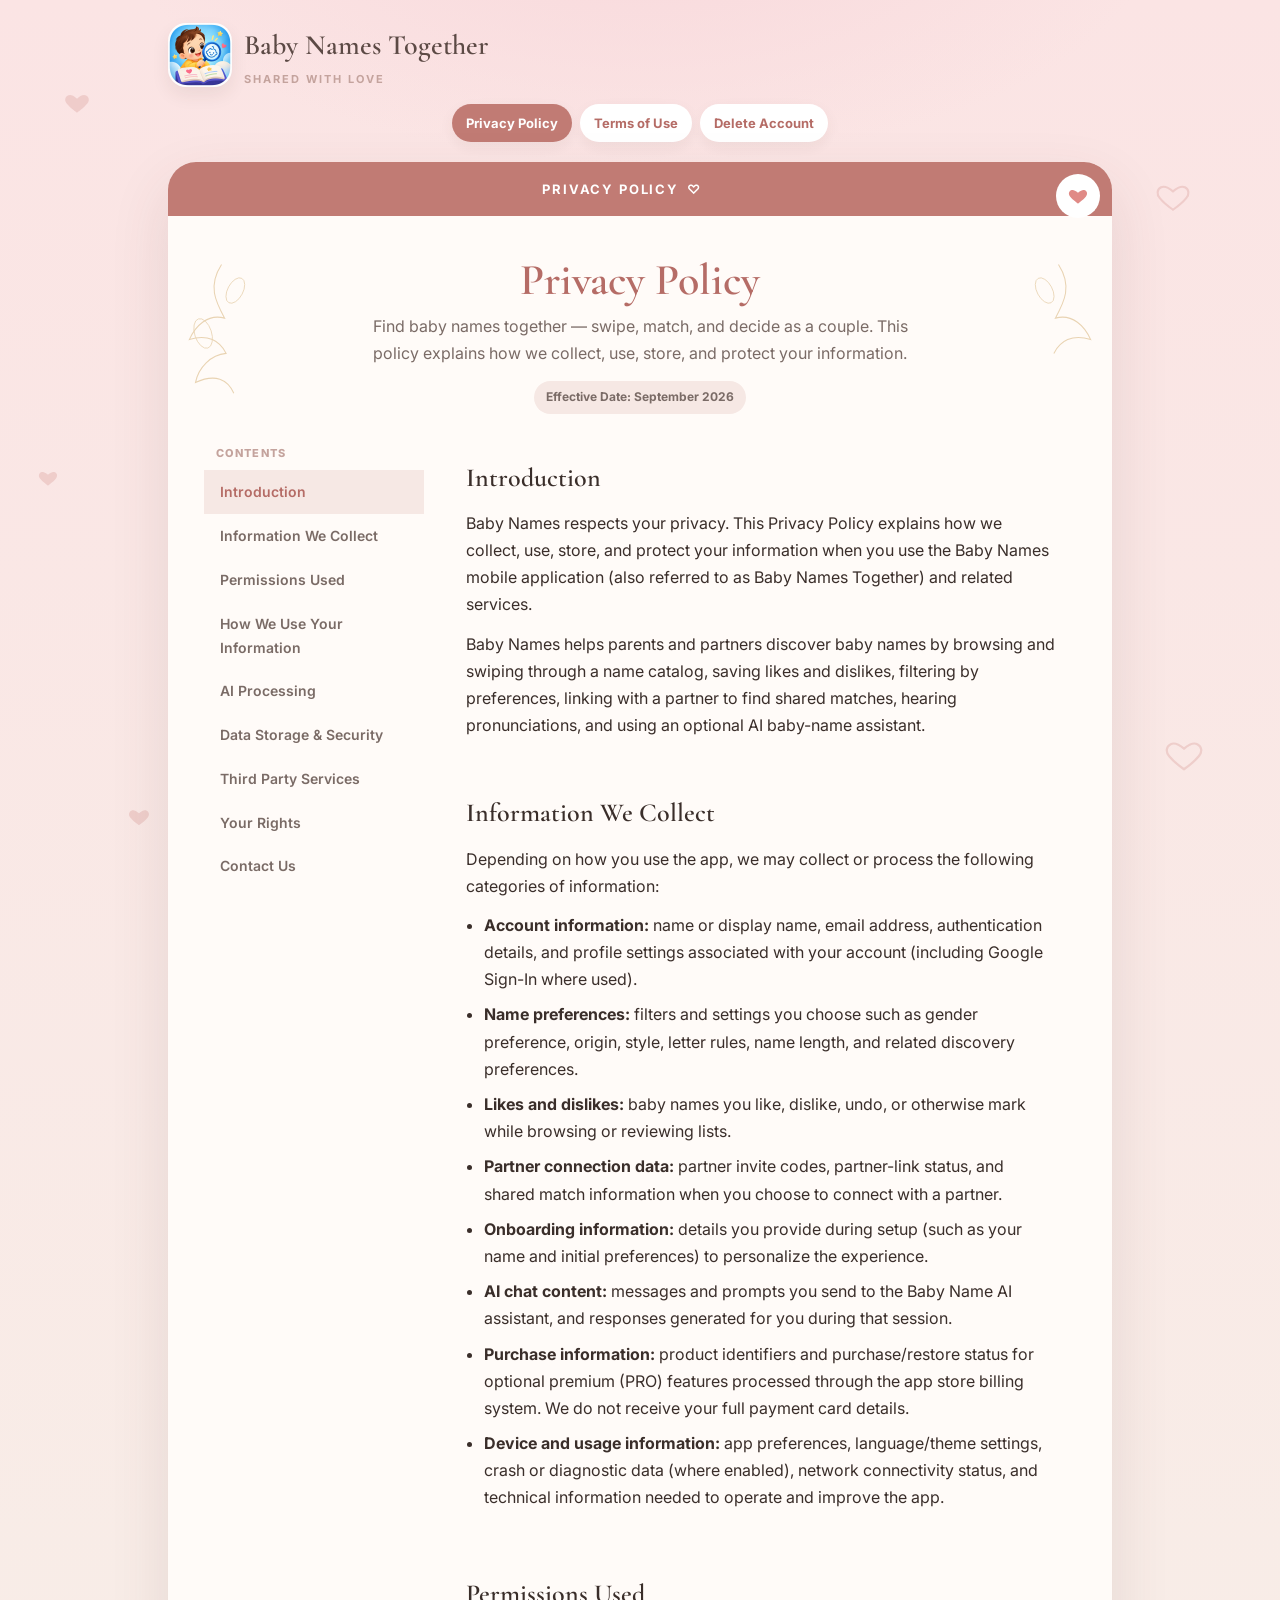
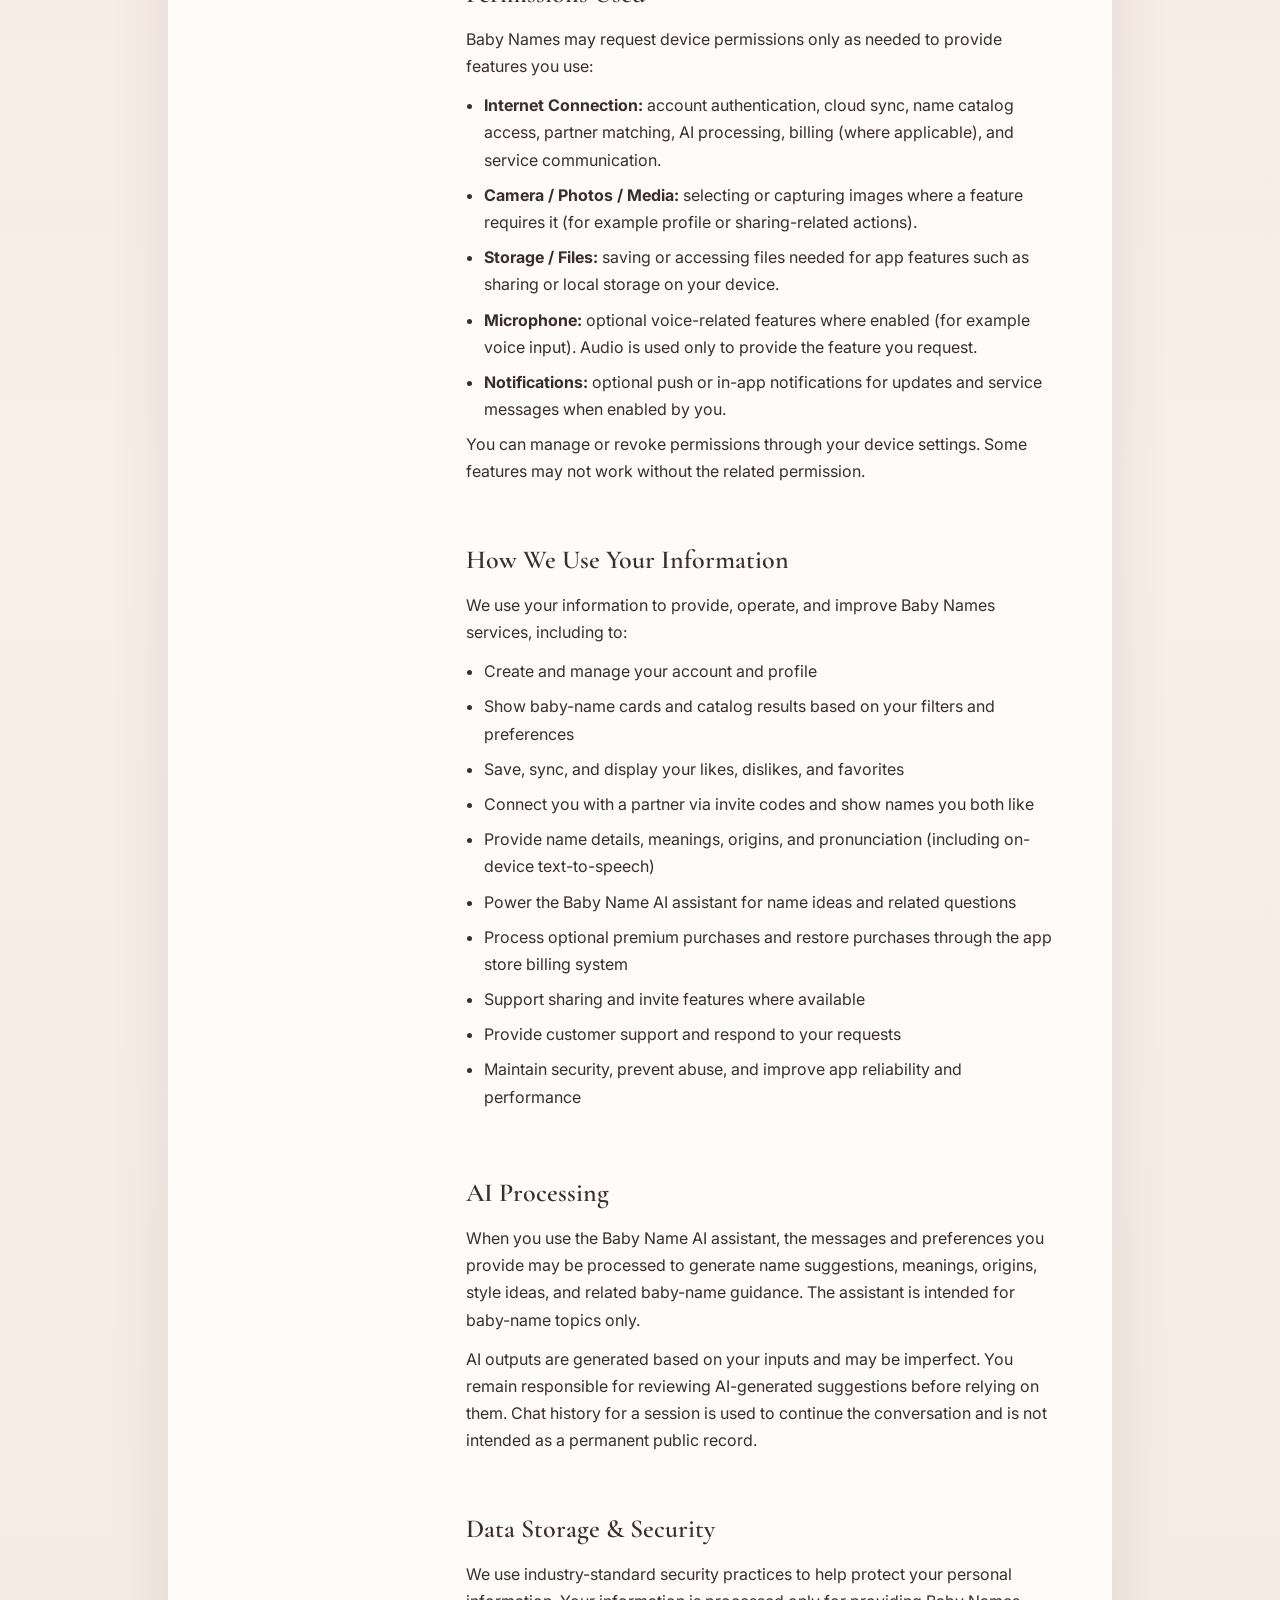
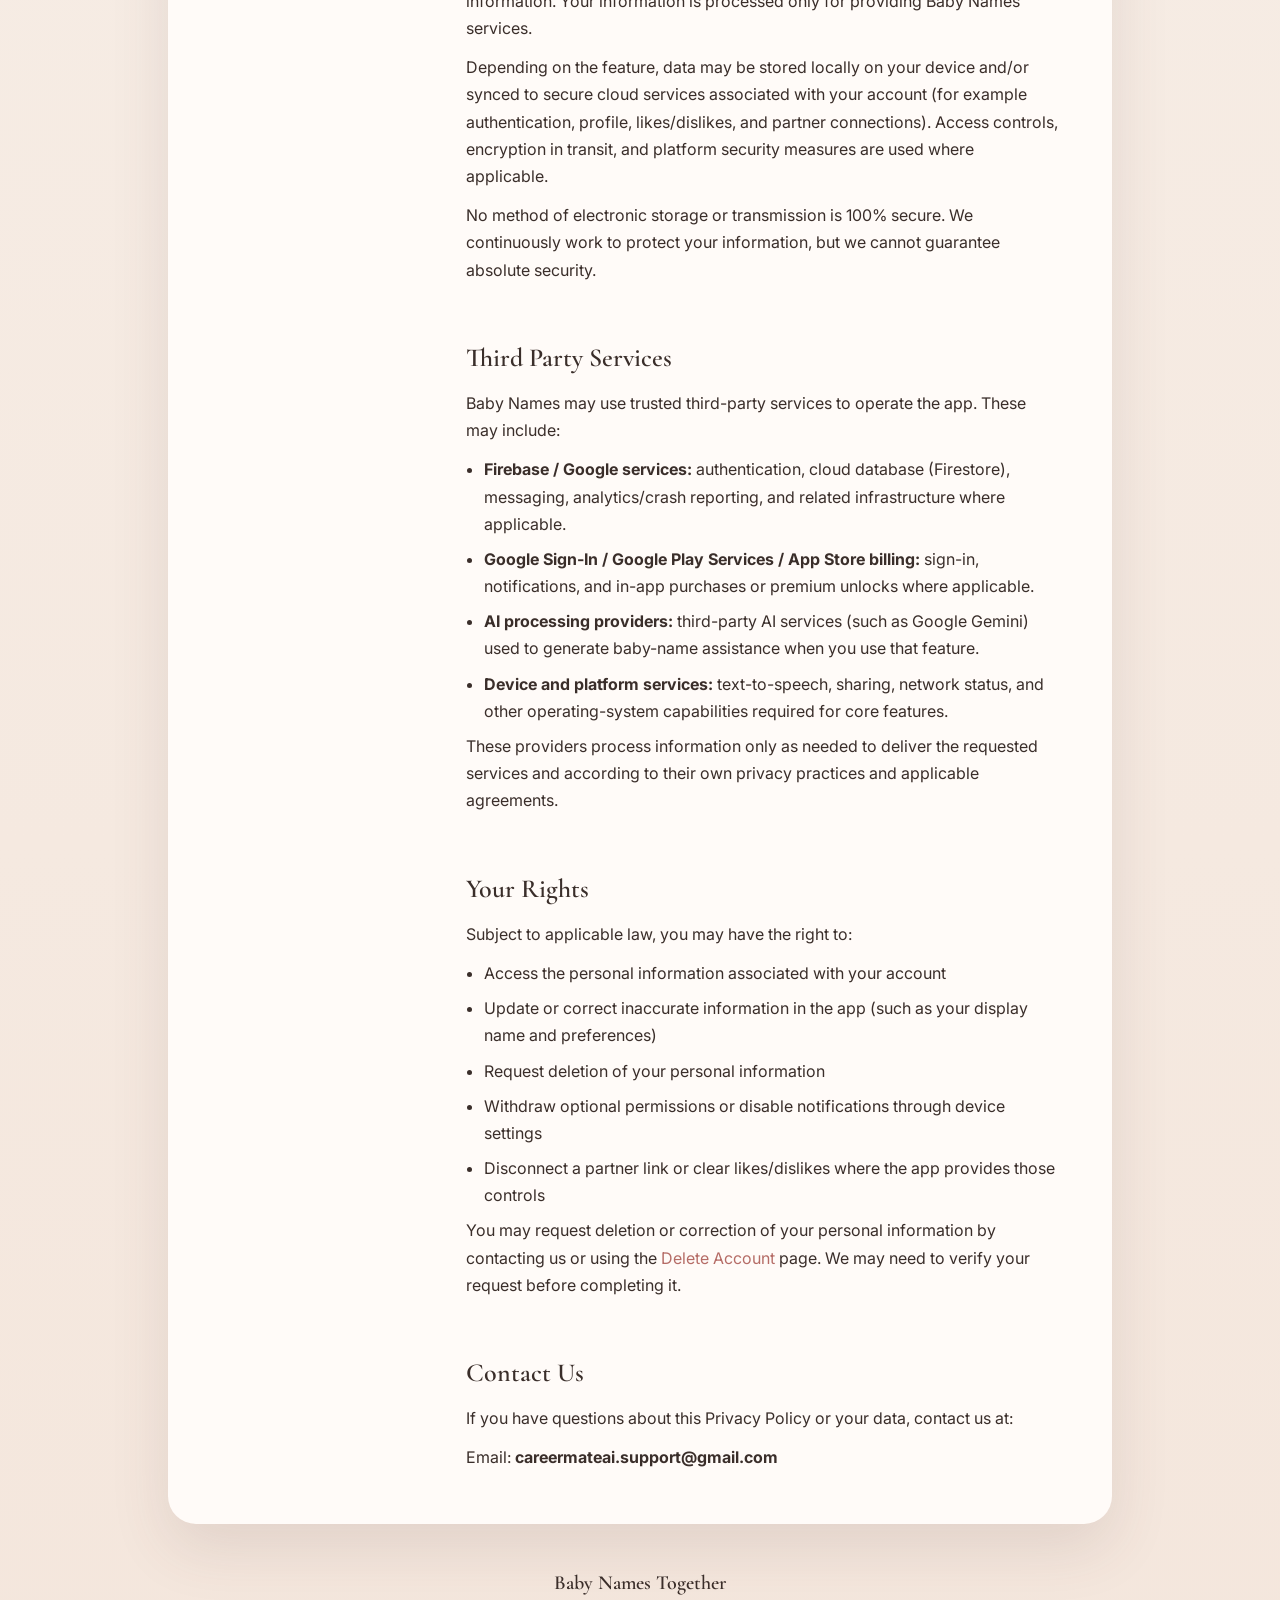
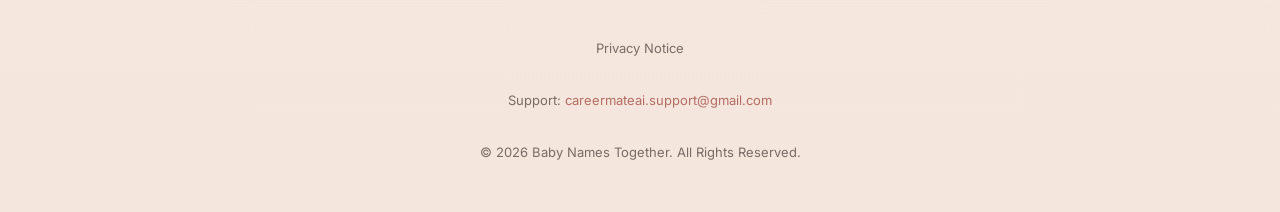
==== commit 905f17c5: "Update branding and layout across multiple pages: Add favicon and apple-touch-icon to 404.html, enha" ====
--- a/index.html
+++ b/index.html
@@ -15,8 +15,9 @@
 <meta name="twitter:card" content="summary">
 <meta name="twitter:title" content="Baby Names Together — Privacy Policy">
 <meta name="twitter:description" content="Privacy Policy for Baby Names Together — how we collect, use, store, and protect your information.">
-<link rel="icon" type="image/png" href="favicon.png">
-<link rel="apple-touch-icon" href="assets/babynames-logo.png">
+<link rel="icon" type="image/png" href="assets/babynames-logo.png?v=2">
+<link rel="shortcut icon" type="image/png" href="assets/babynames-logo.png?v=2">
+<link rel="apple-touch-icon" href="assets/babynames-logo.png?v=2">
 <link rel="preconnect" href="https://fonts.googleapis.com">
 <link rel="preconnect" href="https://fonts.gstatic.com" crossorigin>
 <link href="https://fonts.googleapis.com/css2?family=Cormorant+Garamond:wght@500;600;700&family=Inter:wght@400;500;600;700&display=swap" rel="stylesheet">
@@ -34,7 +35,7 @@
 
 <div class="page">
   <header class="brand">
-    <img src="assets/babynames-logo.png" width="52" height="52" alt="Baby Names Together app icon">
+    <img src="assets/babynames-logo.png" width="64" height="64" alt="Baby Names Together app icon">
     <div>
       <p class="title">Baby Names Together</p>
       <p class="kicker">Shared with love</p>
--- a/site.css
+++ b/site.css
@@ -99,9 +99,9 @@
 }
 
 .brand img {
-  width: 52px;
-  height: 52px;
-  border-radius: 16px;
+  width: 64px;
+  height: 64px;
+  border-radius: 18px;
   box-shadow: 0 8px 18px rgba(58, 46, 42, 0.08);
   background: #fff;
 }
